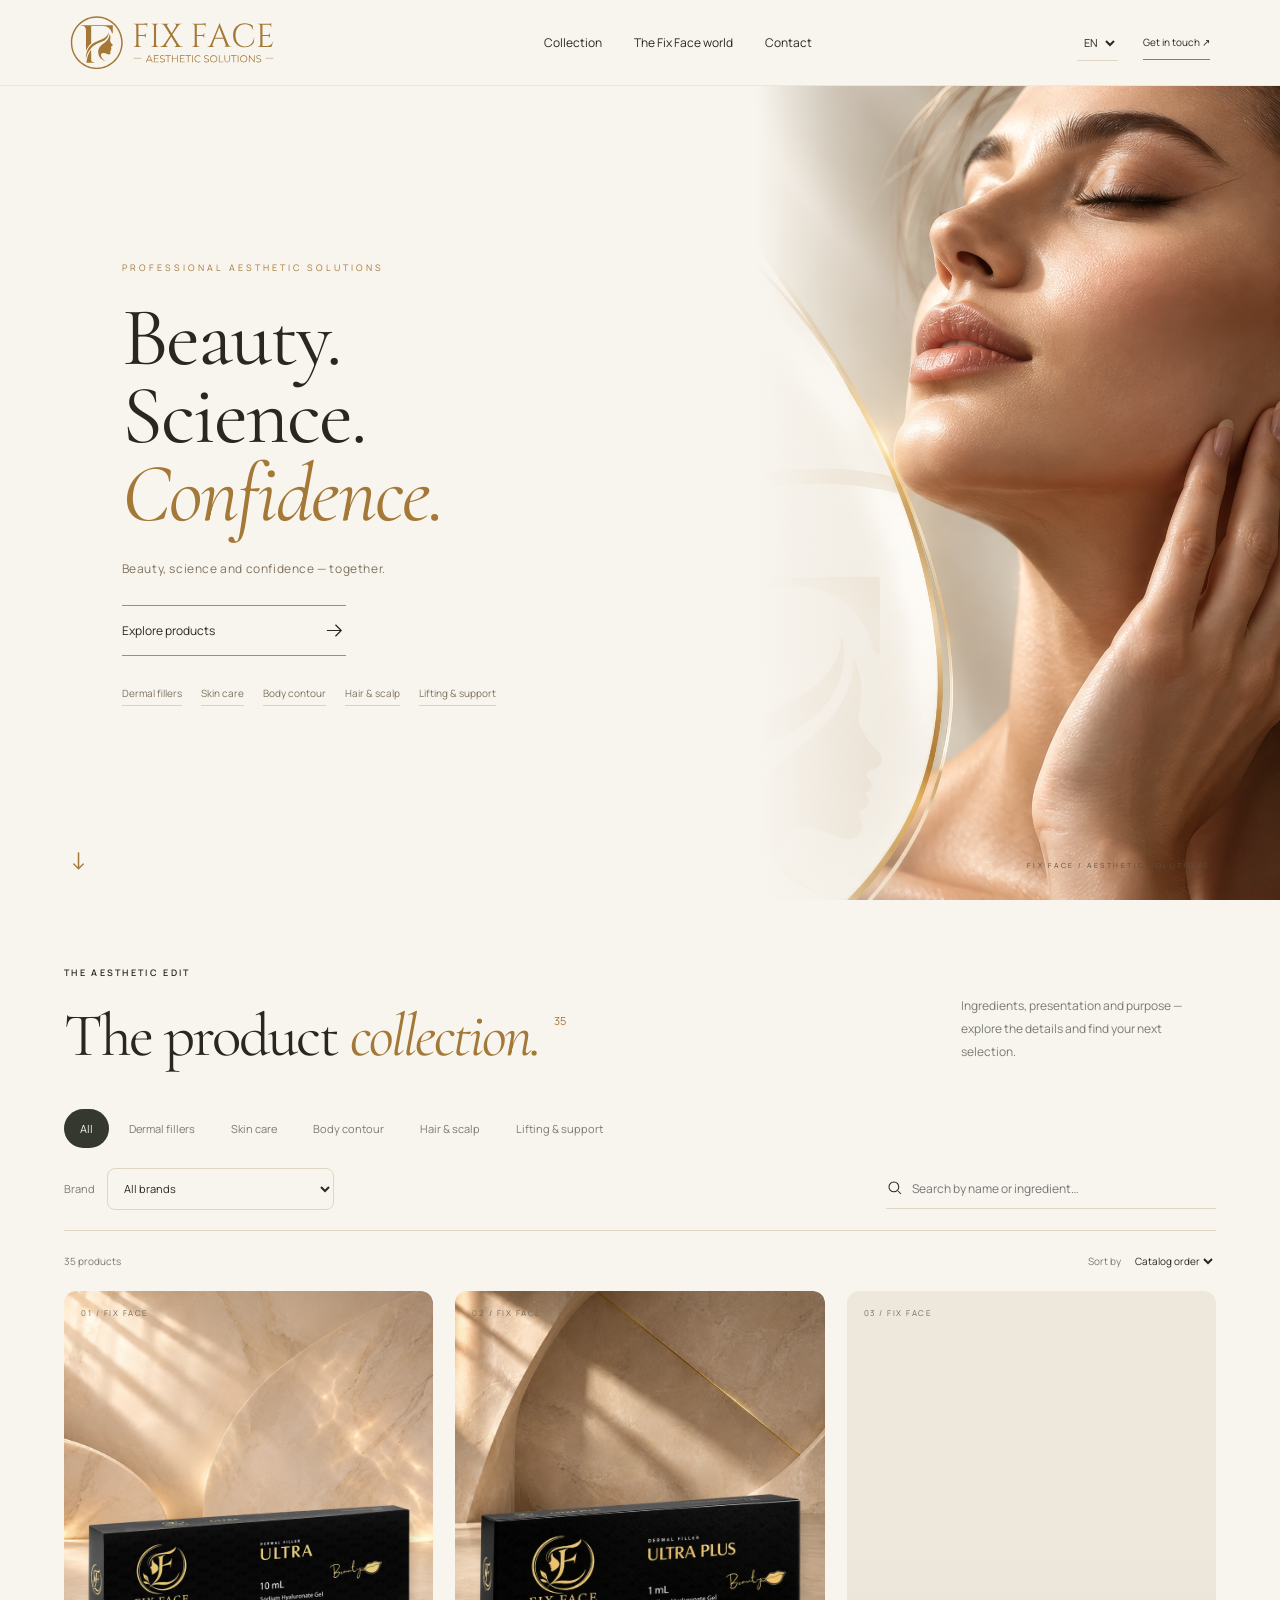
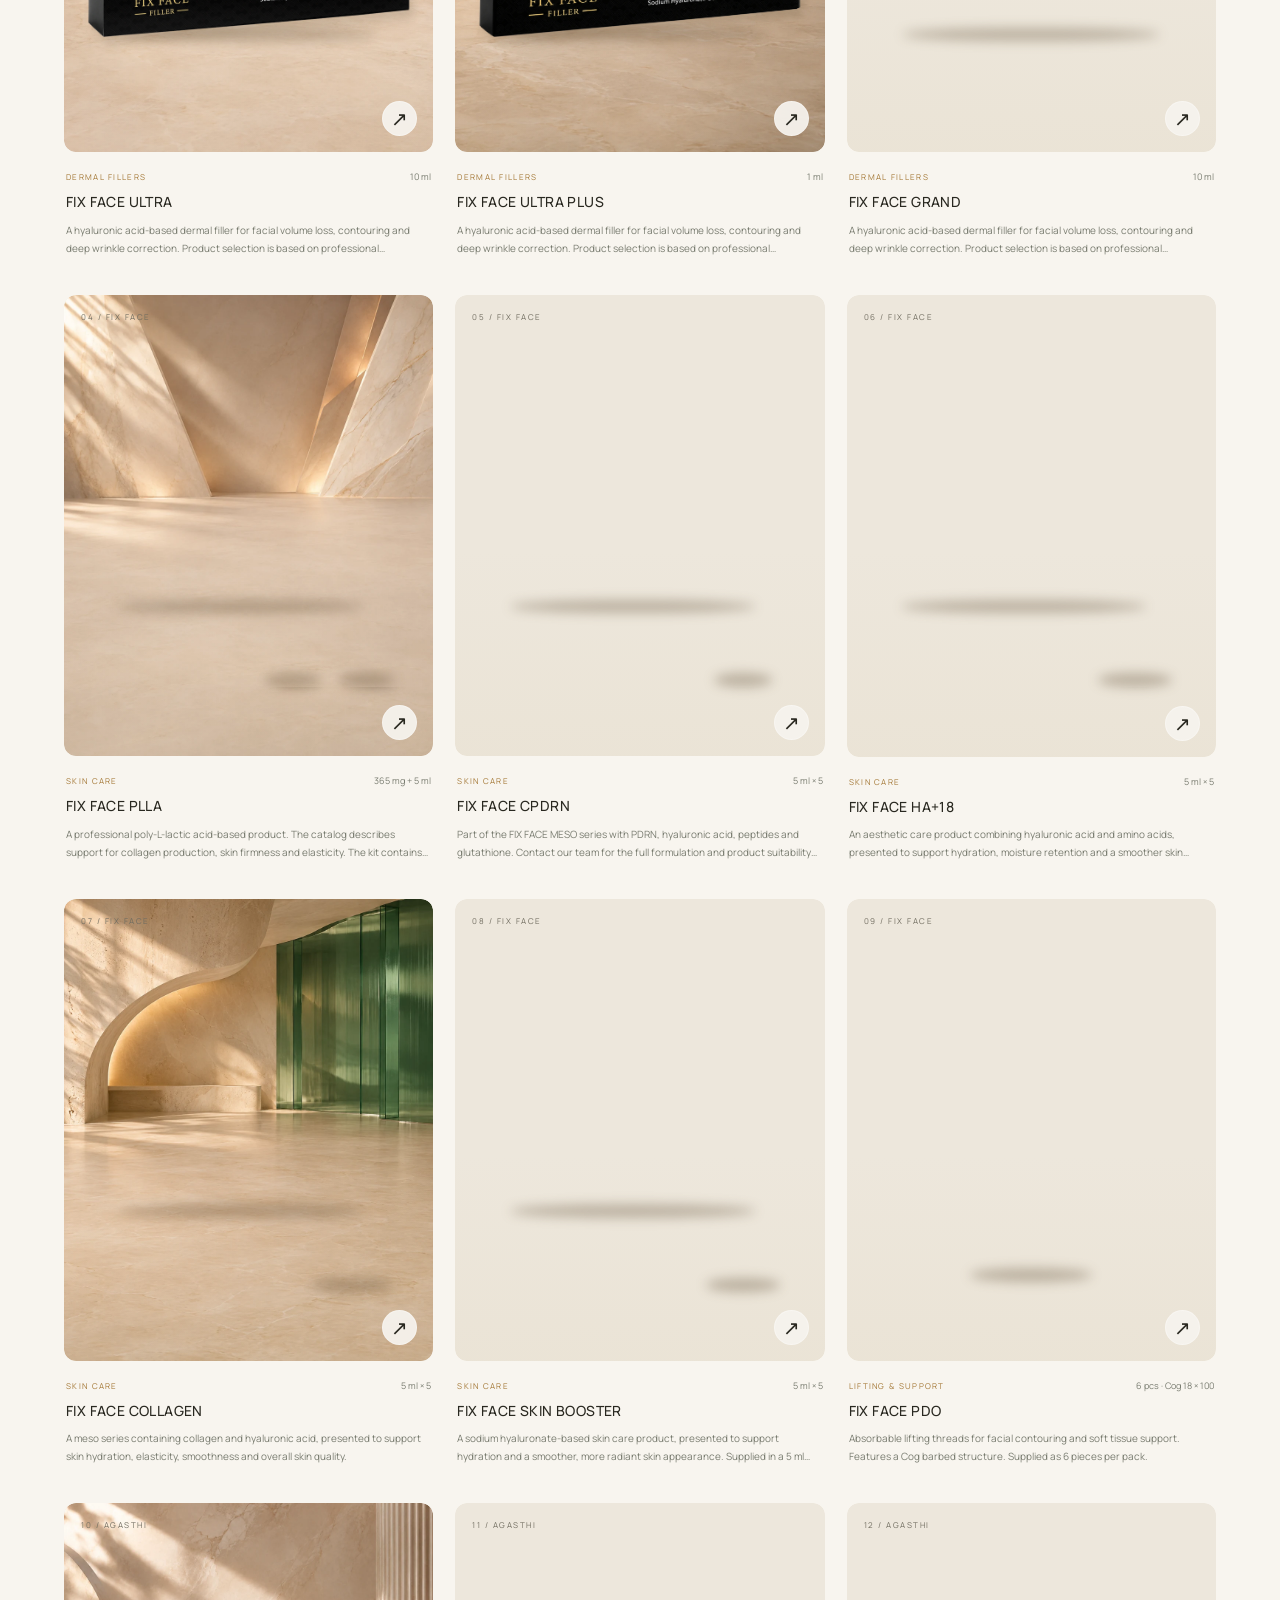
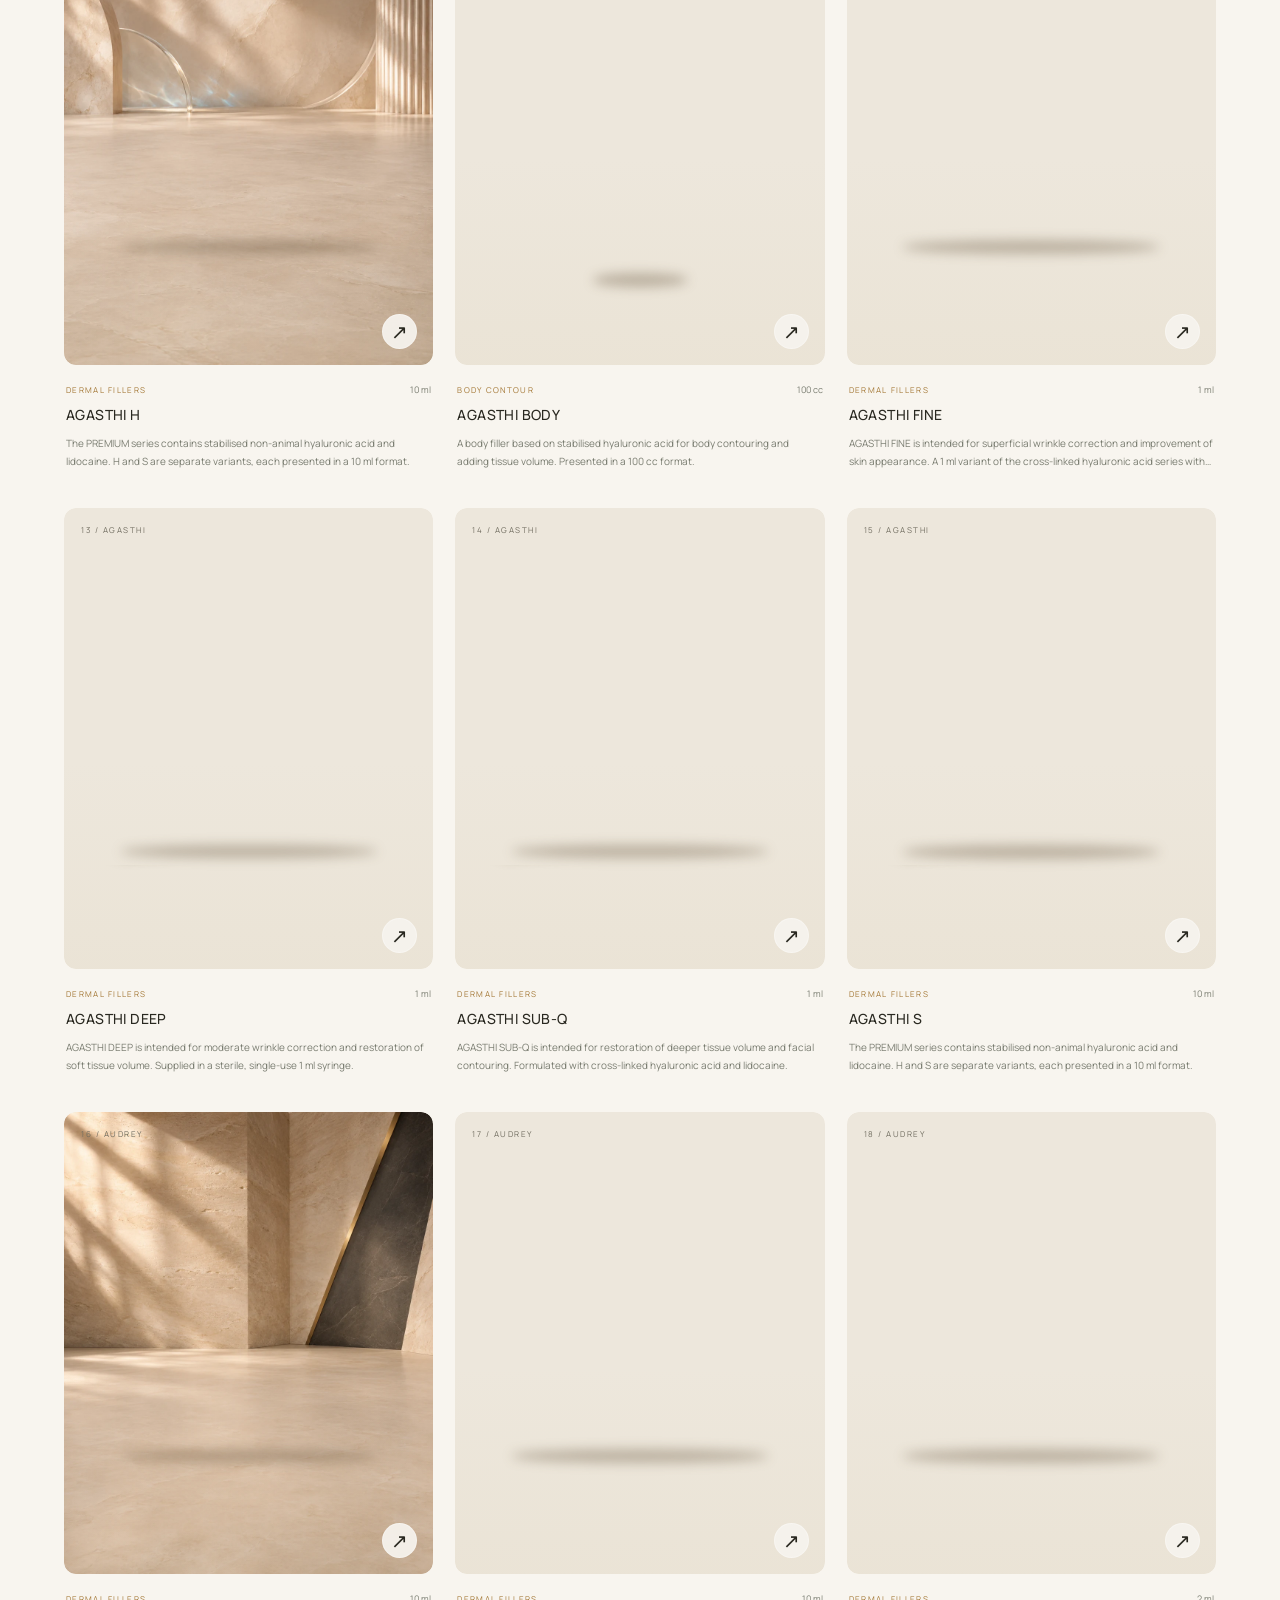
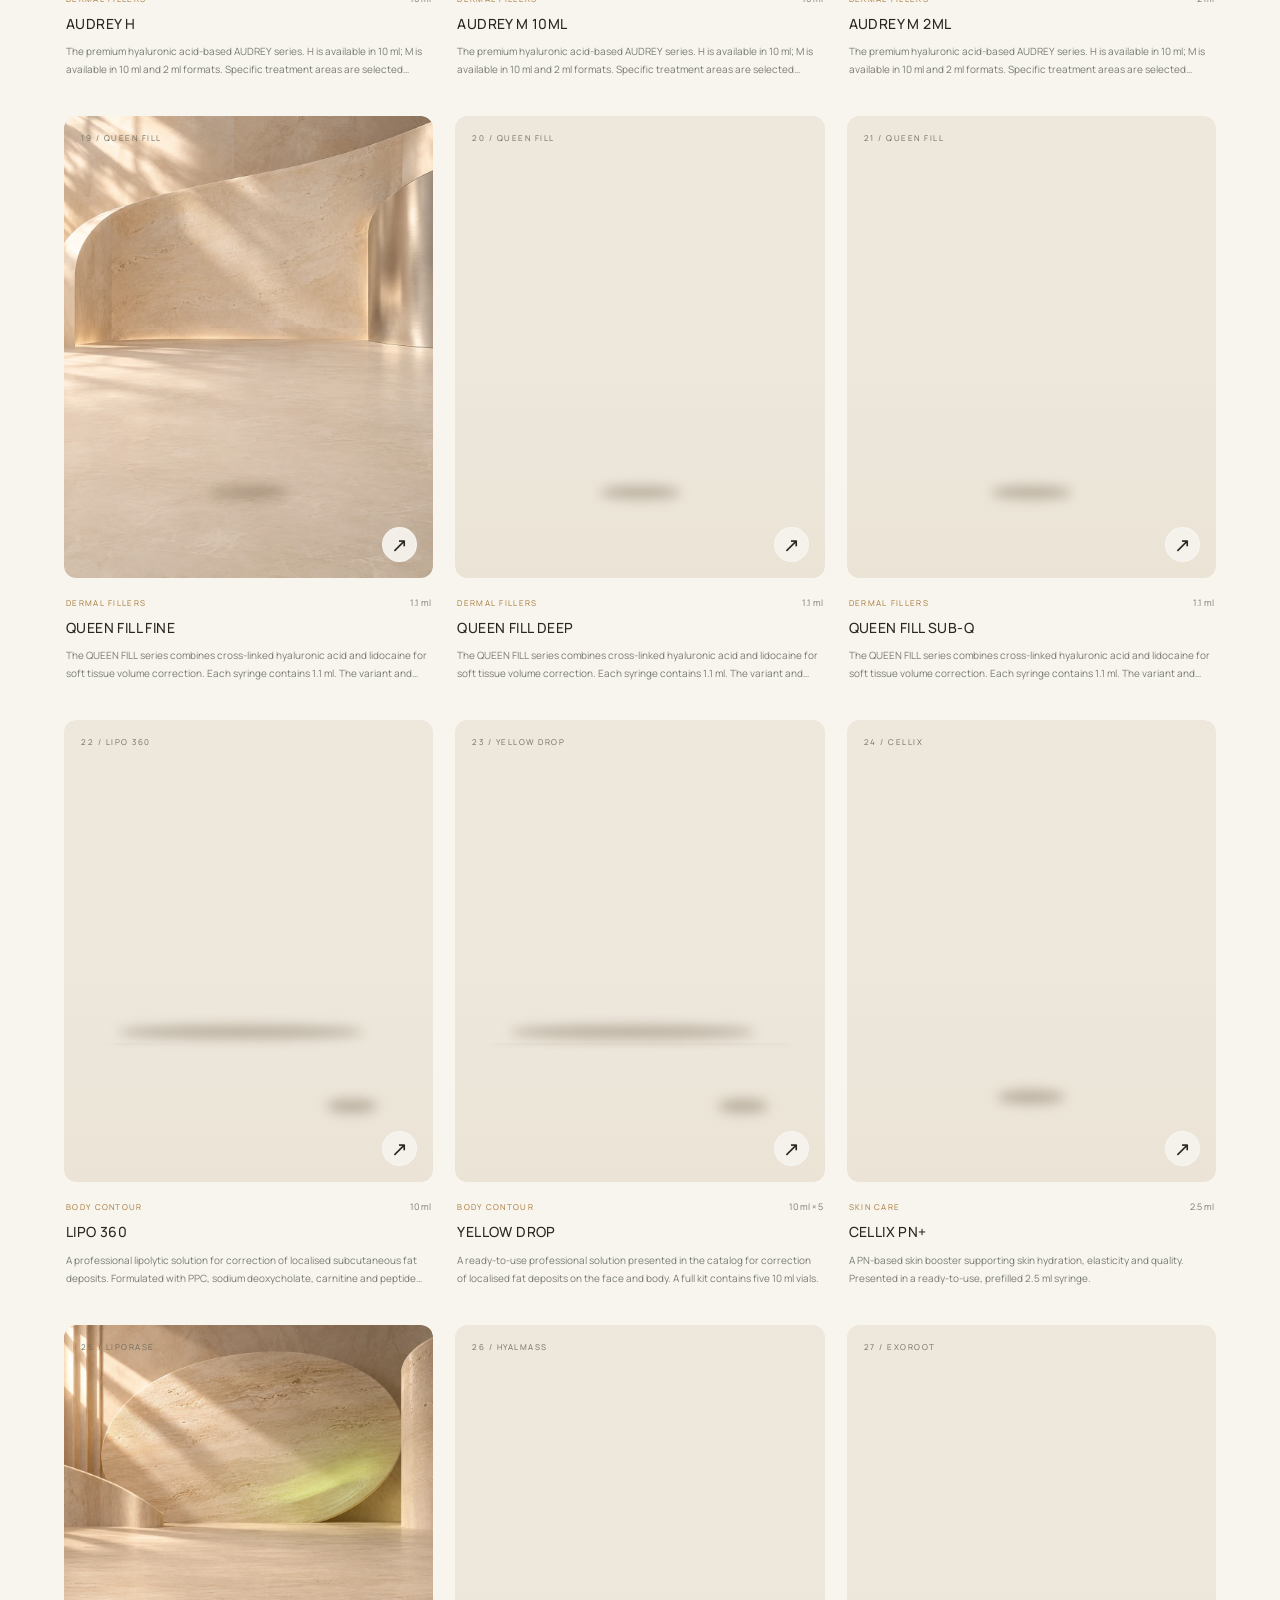
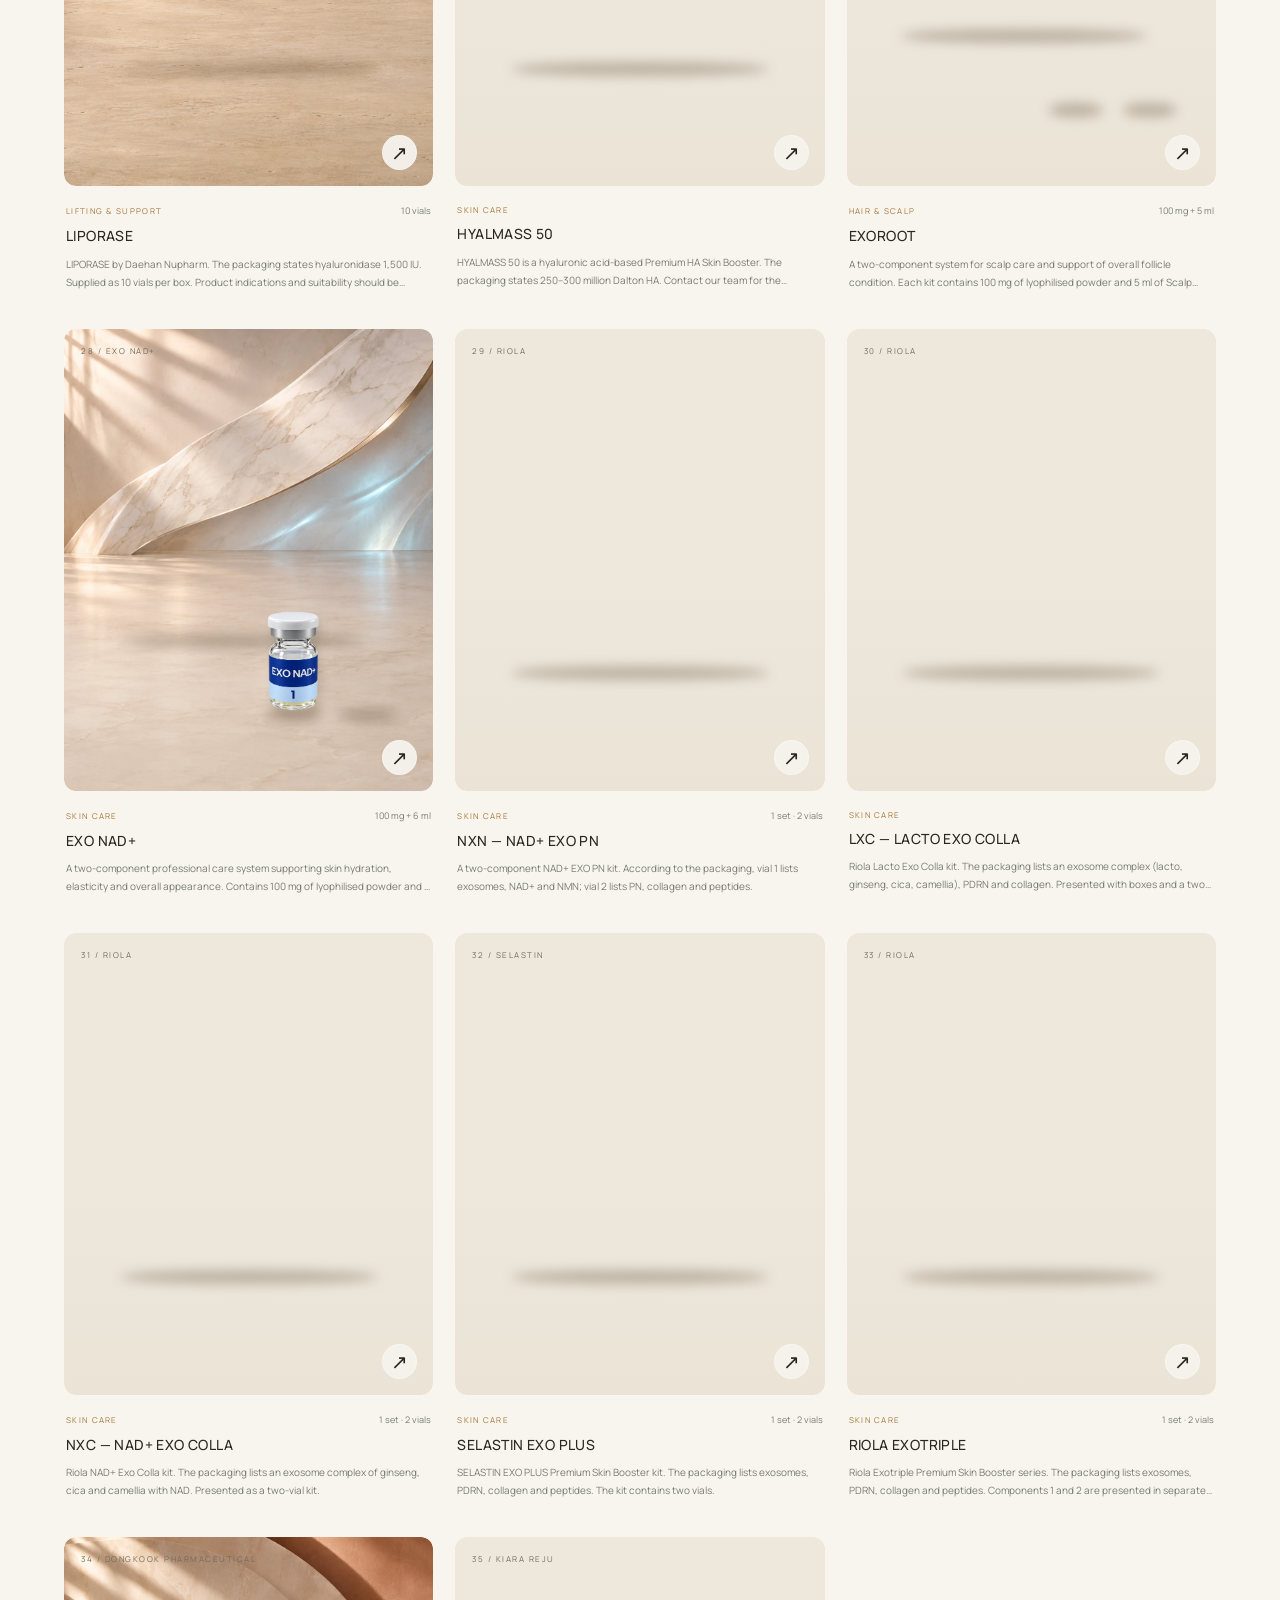
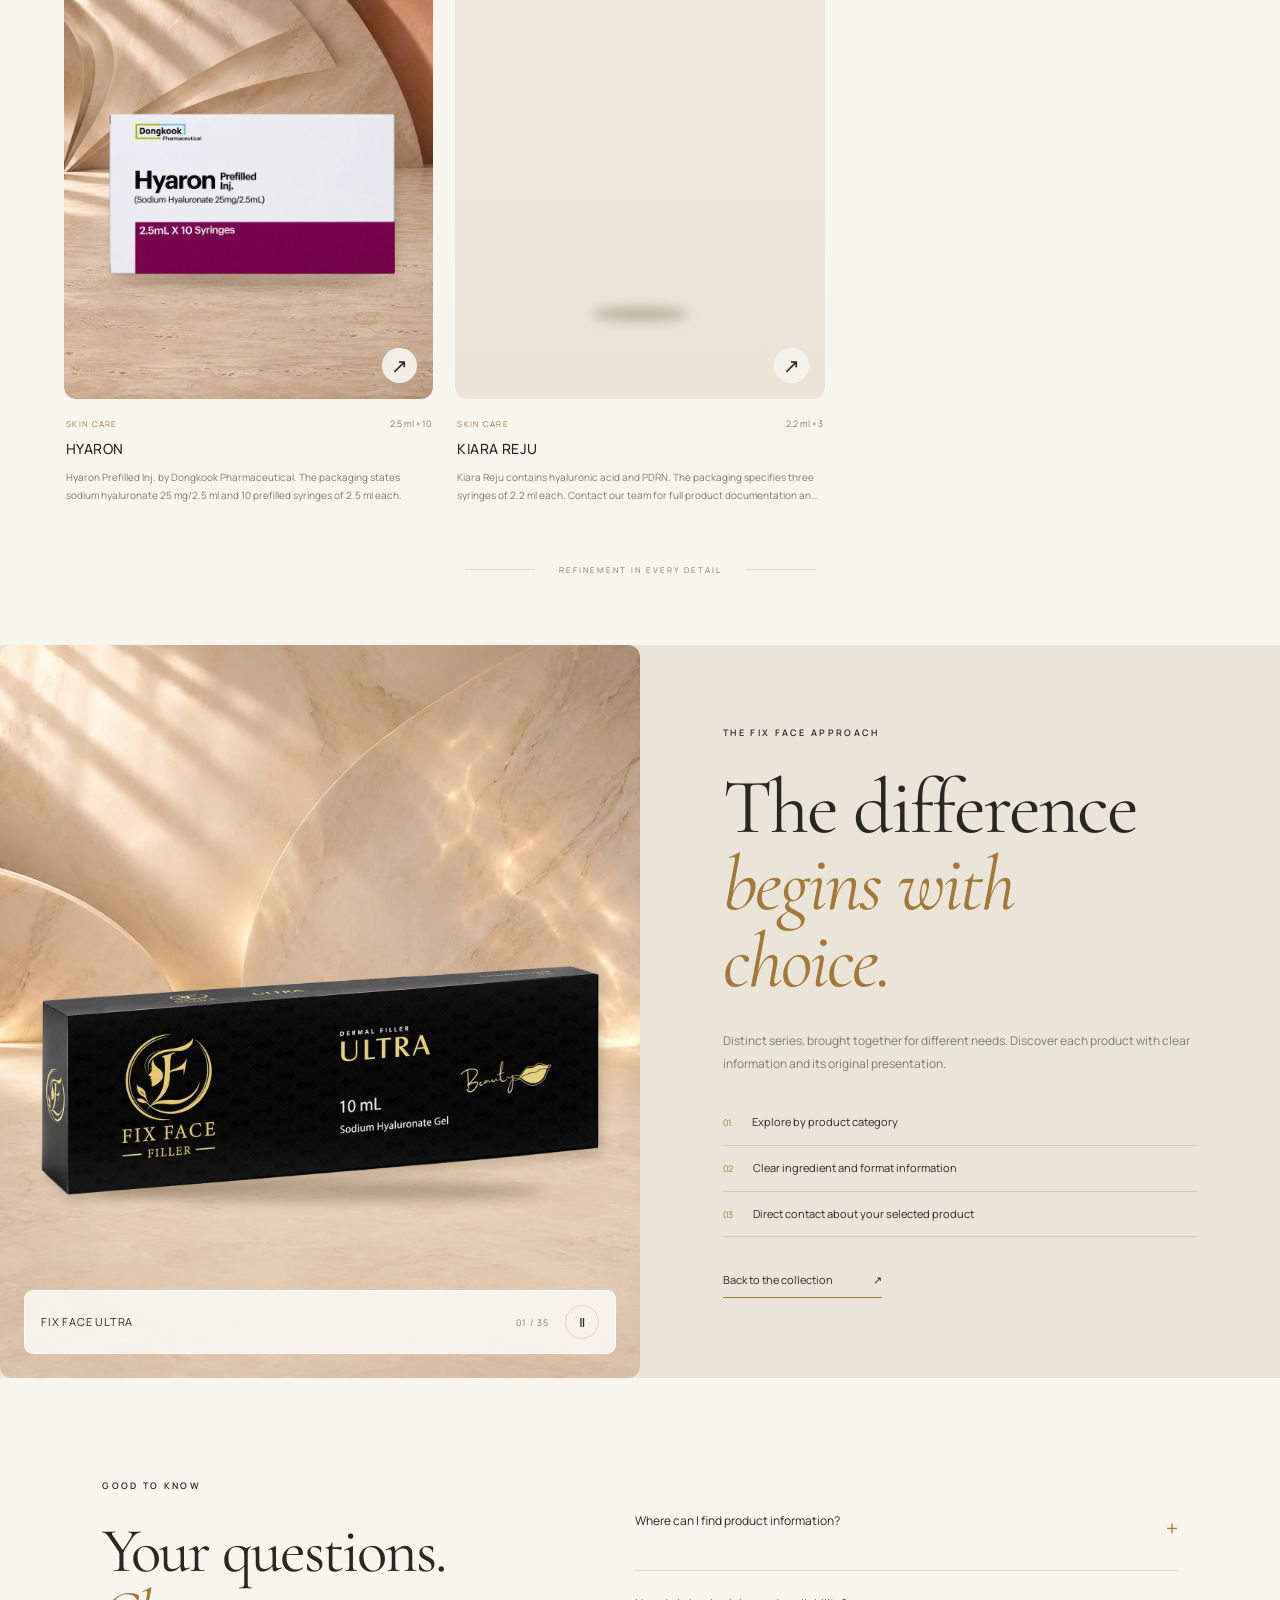
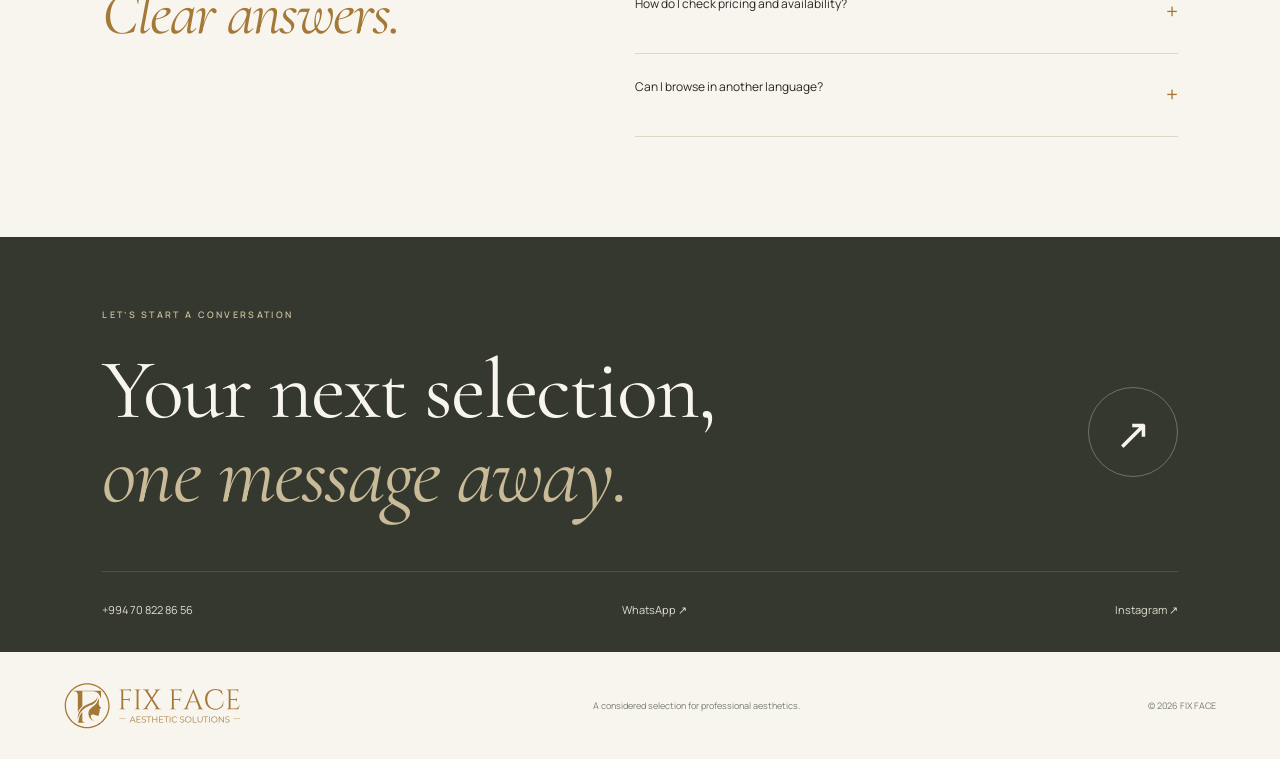
==== fix-face-site/index.html @ ead415cf "Add Fix Face site (current live version) Co-Authored-By: Claude Opus 5.5 <noreply@anthropic.com> Cla" ====
<!doctype html><html lang="az"><head><meta charset="UTF-8"><meta name="viewport" content="width=device-width,initial-scale=1"><meta name="theme-color" content="#f8f5ef"><meta name="description" content="FIX FACE — peşəkar estetika üçün seçilmiş kolleksiya. Dermal dolğular, dəriyə qulluq, liftinq, saç və bədən konturu məhsulları."><title>FIX FACE — The Aesthetic Edit</title><link rel="stylesheet" href="design-v2.css"></head><body>
<header class="site-header"><a class="wordmark" href="#home" aria-label="Fix Face"><img class="brand-logo" src="assets/fix-face-logo.svg" alt="FIX FACE — Aesthetic Solutions" width="300" height="78"></a><nav aria-label="Navigation"><a href="#collection" data-t="collection"></a><a href="#universe" data-t="universe"></a><a href="#contact" data-t="contact"></a></nav><div class="header-actions"><label class="language"><span class="sr-only" data-t="language"></span><select id="language" aria-label="Language"><option value="az">AZ</option><option value="en">EN</option><option value="ru">RU</option><option value="tr">TR</option></select></label><a class="header-contact" href="https://wa.me/994708228656" target="_blank" rel="noopener"><span data-t="connect"></span> ↗</a><button id="menu" aria-label="Menu" aria-expanded="false"><span></span><span></span></button></div></header>
<main id="home"><section class="cover-hero" aria-labelledby="cover-title"><div class="cover-photo"><picture><source media="(max-width:700px)" srcset="assets/cover-portrait.svg"><img src="assets/catalog-cover.jpg" alt="FIX FACE kataloqunun üz qabığındakı sima" fetchpriority="high" decoding="async"></picture></div><div class="cover-wash"></div><div class="cover-content"><p class="cover-eyebrow" data-t="coverEyebrow"></p><h1 id="cover-title"><span>Beauty.</span><span>Science.</span><em>Confidence.</em></h1><p class="cover-copy" data-t="coverCopy"></p><a class="cover-primary" href="#collection"><span data-t="viewProducts"></span><svg viewBox="0 0 24 24" fill="none" stroke="currentColor" stroke-width="1.3" aria-hidden="true"><path d="M4 12h15M13 6l6 6-6 6"/></svg></a><div class="cover-categories" aria-label="Məhsul kateqoriyaları"><a href="#collection" data-hero-category="fillers" data-t="fillers"></a><a href="#collection" data-hero-category="skin" data-t="skin"></a><a href="#collection" data-hero-category="body" data-t="body"></a><a href="#collection" data-hero-category="hair" data-t="hair"></a><a href="#collection" data-hero-category="support" data-t="support"></a></div></div><a class="cover-scroll" href="#collection" aria-label="Məhsullara keç">↓</a><span class="cover-edition">FIX FACE / AESTHETIC SOLUTIONS</span></section>
<section class="collection-v2" id="collection"><div class="section-heading"><div><div class="eyebrow" data-t="catalogEyebrow"></div><h2><span data-t="collectionTitle"></span> <em data-t="collectionItalic"></em><sup>35</sup></h2></div><p data-t="collectionCopy"></p></div><div class="catalog-toolbar"><div class="tabs" id="categories" role="group" aria-label="Categories"></div><div class="catalog-controls"><label class="brand-filter"><span data-t="brands"></span><select id="brand-filter"></select></label><div class="searchbox"><svg viewBox="0 0 24 24" fill="none" stroke="currentColor" stroke-width="1.4" aria-hidden="true"><circle cx="10.5" cy="10.5" r="6.5"/><path d="m16 16 4 4"/></svg><input id="search" type="search" autocomplete="off" aria-label="Search"></div></div></div><div class="catalog-status"><span id="count" aria-live="polite"></span><label><span data-t="sortLabel"></span><select id="sort"><option value="featured" data-t="featured"></option><option value="az" data-t="alphabetical"></option></select></label></div><div class="product-grid-v2" id="products"></div><div class="empty-state" id="empty" hidden><span>⌕</span><h3 data-t="nothingFound"></h3><p data-t="tryAgain"></p><button id="reset" class="btn btn-outline" data-t="reset"></button></div><div class="catalog-end"><span class="line"></span><span data-t="endCollection"></span><span class="line"></span></div></section>
<section class="universe" id="universe"><div class="universe-photo" id="universe-stage"></div><div class="universe-copy"><div class="eyebrow" data-t="approachEyebrow"></div><h2><span data-t="approachTitle"></span><br><em data-t="approachItalic"></em></h2><p data-t="approachCopy"></p><div class="approach-points"><div><span>01</span><p data-t="point1"></p></div><div><span>02</span><p data-t="point2"></p></div><div><span>03</span><p data-t="point3"></p></div></div><a class="text-link" href="#collection"><span data-t="backCollection"></span><span>↗</span></a></div></section>
<section class="faq-v2"><div><div class="eyebrow" data-t="goodToKnow"></div><h2><span data-t="questions"></span><br><em data-t="answers"></em></h2></div><div class="faq-items"><details><summary><span data-t="faq1"></span><i>+</i></summary><p data-t="answer1"></p></details><details><summary><span data-t="faq2"></span><i>+</i></summary><p data-t="answer2"></p></details><details><summary><span data-t="faq3"></span><i>+</i></summary><p data-t="answer3"></p></details></div></section>
<section class="contact-v2" id="contact"><div class="eyebrow" data-t="contactEyebrow"></div><div class="contact-top"><h2><span data-t="contactTitle"></span><br><em data-t="contactItalic"></em></h2><a href="https://wa.me/994708228656" target="_blank" rel="noopener" class="contact-circle" aria-label="WhatsApp">↗</a></div><div class="contact-details"><a href="tel:+994708228656">+994 70 822 86 56</a><a href="https://wa.me/994708228656" target="_blank" rel="noopener">WhatsApp ↗</a><a href="https://www.instagram.com/fix.face.aesthetic/" target="_blank" rel="noopener">Instagram ↗</a></div></section></main>
<footer><a class="wordmark" href="#home"><img class="brand-logo" src="assets/fix-face-logo.svg" alt="FIX FACE — Aesthetic Solutions" width="300" height="78"></a><span data-t="footerNote"></span><small>© <span id="year"></span> FIX FACE</small></footer>
<dialog id="detail" aria-labelledby="detail-title"><button class="dialog-close" id="close-detail" aria-label="Close">×</button><div class="detail-shell"><div class="detail-media"><div id="detail-stage"></div><div class="detail-views"><button id="scene-view" class="active" data-t="sceneView"></button><button id="clean-view" data-t="cleanView"></button></div><span class="detail-edition">FIX FACE / THE COLLECTION</span></div><div class="detail-content"><div class="eyebrow" id="detail-category"></div><div class="detail-language" role="group" aria-label="Language"><button data-lang="az">AZ</button><button data-lang="en">EN</button><button data-lang="ru">RU</button><button data-lang="tr">TR</button></div><span class="detail-brand" id="detail-brand"></span><h2 id="detail-title"></h2><span class="detail-format" id="detail-volume"></span><p class="detail-description" id="detail-description"></p><dl class="specifications" id="detail-specs"></dl><div class="source-note" id="detail-source"></div><div class="detail-actions"><a id="detail-ask" class="btn btn-dark" target="_blank" rel="noopener"><span data-t="askProduct"></span><span>↗</span></a><button id="share-product" class="share-btn" data-t="share"></button></div><p class="professional-note" data-t="professionalNote"></p><div class="detail-pager"><button id="prev-product"><span>←</span> <span data-t="previous"></span></button><button id="next-product"><span data-t="next"></span> <span>→</span></button></div></div></div></dialog><div id="toast" role="status" aria-live="polite"></div><script src="locales-v2.js" defer></script><script src="catalog-v2.js" defer></script></body></html>
---- fix-face-site/design-v2.css ----
@import url('https://fonts.googleapis.com/css2?family=Cormorant+Garamond:ital,wght@0,400;0,500;0,600;1,400;1,500&family=Manrope:wght@400;500;600;700&display=swap');
:root{--paper:#f6f3ed;--ink:#30342b;--muted:#797c70;--gold:#9e8452;--line:#d9d5c8;--dark:#30382f;--sand:#ede7dc}*{box-sizing:border-box}html{scroll-behavior:smooth;scroll-padding-top:100px}body{margin:0;color:var(--ink);background:var(--paper);font:13px Manrope,Arial,sans-serif}body.modal-open{overflow:hidden}button,input,select{font:inherit}button,a{ -webkit-tap-highlight-color:transparent}button{cursor:pointer}a{color:inherit;text-decoration:none}button{color:inherit}button:focus-visible,a:focus-visible,summary:focus-visible,select:focus-visible,input:focus-visible{outline:2px solid var(--gold);outline-offset:5px}.sr-only{position:absolute;width:1px;height:1px;overflow:hidden;clip:rect(0,0,0,0)}.site-header{height:96px;padding:0 5%;display:flex;align-items:center;justify-content:space-between;gap:30px;border-bottom:1px solid var(--line);background:#f6f3edf5;position:sticky;top:0;z-index:20;backdrop-filter:blur(14px)}.wordmark{display:flex;flex-direction:column;gap:4px;min-width:150px}.brand-name{font-family:Georgia,serif;font-size:25px;letter-spacing:3px;position:relative}.brand-dot{font:9px Manrope;position:relative;top:-13px;margin-left:3px}.brand-sub{font-size:7px;letter-spacing:3px;color:var(--gold)}nav{display:flex;align-items:center;gap:32px;font-size:11px}nav a{position:relative}nav a:after{content:'';position:absolute;left:0;right:100%;bottom:-8px;height:1px;background:var(--gold);transition:right .25s}nav a:hover:after{right:0}.header-actions{display:flex;align-items:center;gap:25px}.language select{border:0;border-bottom:1px solid var(--line);background:none;padding:9px 3px;font-size:11px;color:var(--ink);cursor:pointer}.header-contact{font-size:10px;border:1px solid var(--line);padding:12px 18px;border-radius:30px}.header-contact:hover{border-color:var(--gold)}#menu{display:none}.hero-v2{display:grid;grid-template-columns:47% 53%;min-height:720px;max-height:930px}.hero-intro{padding:82px 12% 36px;display:flex;flex-direction:column;justify-content:center}.eyebrow{font-size:9px;font-weight:600;letter-spacing:2.3px;line-height:1.8;text-transform:uppercase;display:flex;align-items:center;gap:13px}.line{height:1px;width:30px;background:var(--gold);display:inline-block}h1,h2{font-family:'Cormorant Garamond',Georgia,serif;font-weight:400;letter-spacing:-2px;margin:25px 0;line-height:.99}h1{font-size:clamp(70px,6.5vw,105px)}em{font-weight:400;color:var(--gold)}.hero-intro>p{font-size:12px;line-height:1.95;max-width:320px;color:var(--muted);margin:0 0 30px}.btn{border:1px solid var(--line);background:transparent;display:inline-flex;align-items:center;justify-content:space-between;gap:28px;width:fit-content;padding:18px 23px;font-size:11px;line-height:1.5;transition:background .25s,transform .25s}.btn-dark{background:var(--dark);border-color:var(--dark);color:white}.btn-dark:hover{background:#4c5746;transform:translateY(-2px)}.btn .arrow,.btn>span:last-child:not(:first-child){font-size:22px;line-height:1}.btn-outline:hover{background:var(--sand)}.hero-index{display:flex;gap:25px;font-size:8px;letter-spacing:1.8px;margin-top:auto;padding-top:65px;color:var(--muted);align-items:center}.hero-index>span:first-child{color:var(--gold);font-size:11px;letter-spacing:1px}.hero-canvas{position:relative;overflow:hidden;background:var(--sand)}#hero-stage{height:100%;min-height:720px}.hero-vertical{position:absolute;top:34px;right:25px;writing-mode:vertical-rl;font-size:8px;letter-spacing:2px;color:#6d6658}.hero-label{position:absolute;bottom:24px;left:28px;right:28px;background:#f6f3edf2;border:1px solid #ffffff99;padding:17px 20px;display:flex;justify-content:space-between;align-items:center;text-align:left;backdrop-filter:blur(10px)}.hero-label small{display:block;font-size:7px;font-weight:500;letter-spacing:2px;color:var(--muted);margin-bottom:6px}.hero-label strong{font-size:15px;font-weight:500;letter-spacing:1px}.round-arrow{display:grid;place-items:center;width:34px;height:34px;border:1px solid var(--line);border-radius:50%;font-size:20px}.brand-strip{display:flex;justify-content:space-around;gap:30px;align-items:center;padding:31px 5%;border-bottom:1px solid var(--line);color:#9b9a8c;font-family:Georgia,serif;font-size:16px;letter-spacing:2px;overflow:hidden;white-space:nowrap}.collection-v2{padding:100px 5% 70px}.section-heading{display:flex;justify-content:space-between;align-items:end;gap:40px;margin-bottom:42px}.section-heading h2{font-size:67px;margin-bottom:0}.section-heading h2 sup{font:11px Manrope;letter-spacing:0;vertical-align:top;display:inline-block;margin:7px 0 0 14px;color:var(--gold)}.section-heading>p{max-width:255px;font-size:11px;color:var(--muted);line-height:1.9;margin:0 0 3px}.catalog-toolbar{display:flex;justify-content:space-between;gap:20px;align-items:center;border-bottom:1px solid var(--line);padding:12px 0 20px}.tabs{display:flex;gap:4px;flex-wrap:wrap}.tabs button{border:1px solid transparent;background:none;border-radius:25px;padding:11px 15px;font-size:10px;white-space:nowrap;color:var(--muted);transition:background .2s}.tabs button.active{color:var(--paper);background:var(--dark)}.tabs button:not(.active):hover{border-color:var(--line)}.searchbox{display:flex;gap:8px;align-items:center;min-width:210px;border-bottom:1px solid var(--line);padding:8px 0}.searchbox svg{width:18px;height:18px;flex:none}.searchbox input{width:100%;border:0;min-width:0;background:transparent;outline-offset:4px;font-size:10px;padding:3px 0;color:var(--ink)}.catalog-status{display:flex;justify-content:space-between;align-items:center;padding:22px 0;font-size:10px;color:var(--muted)}.catalog-status select{border:0;background:none;font-size:10px;color:var(--ink);padding:0 0 0 10px;max-width:180px}.product-grid-v2{display:grid;grid-template-columns:repeat(3,minmax(0,1fr));gap:38px 22px}.product-card-v2{min-width:0;position:relative}.product-open{display:block;padding:0;border:0;background:none;width:100%;text-align:left;position:relative;overflow:hidden}.product-open .scene{aspect-ratio:4/5;transition:filter .3s}.card-number{position:absolute;top:16px;left:17px;font-size:8px;letter-spacing:1.5px;color:#716d60;z-index:4}.card-explore{position:absolute;right:16px;bottom:16px;display:flex;align-items:center;justify-content:center;width:35px;height:35px;background:#f6f3edef;border:1px solid #fff5;border-radius:50%;z-index:4;font-size:20px;transition:background .3s,transform .3s}.product-open:hover .card-explore{background:var(--dark);color:white;transform:rotate(45deg)}.product-open:hover .scene .cutout{transform:translateX(-50%) translateY(-4px)}.product-copy{padding:18px 2px 0}.product-caption{display:flex;justify-content:space-between;gap:10px;align-items:center}.product-caption>span{font-size:8px;text-transform:uppercase;letter-spacing:1.3px;color:var(--gold)}.product-caption small{font-size:9px;color:var(--muted);white-space:nowrap}.product-name{font-weight:500;display:block;font-size:14px;letter-spacing:.4px;padding:9px 0 5px;border:0;background:none;text-align:left;line-height:1.4}.product-name:hover{color:var(--gold)}.product-short{margin:4px 0 0;color:var(--muted);font-size:10px;line-height:1.8;display:-webkit-box;-webkit-line-clamp:2;-webkit-box-orient:vertical;overflow:hidden;min-height:36px}.empty-state{text-align:center;padding:75px 0}.empty-state>span{font-size:35px;color:var(--gold)}.empty-state h3{font-weight:400;font-size:22px}.empty-state p{color:var(--muted)}.empty-state button{margin:20px auto}.catalog-end{display:flex;align-items:center;justify-content:center;gap:24px;font-size:8px;letter-spacing:2px;color:var(--muted);margin-top:60px}.catalog-end .line{background:var(--line);width:70px}
.scene{position:relative;background:#ede7dc;overflow:hidden;isolation:isolate;width:100%;height:100%}.scene-bg{position:absolute;inset:0;width:100%;height:100%;object-fit:cover;z-index:-2}.scene-shade{position:absolute;inset:0;background:linear-gradient(0deg,#d4c4a01a,transparent 45%);z-index:-1;pointer-events:none}.cutout{position:absolute;object-fit:contain;max-width:none;transform:translateX(-50%);transition:transform .6s cubic-bezier(.2,.8,.2,1);filter:drop-shadow(4px 8px 4px #35290d25);z-index:2}.ground-shadow{position:absolute;height:3%;background:#4c391f4d;border-radius:50%;filter:blur(6px);transform:translateX(-50%);z-index:1}.scene.clean{background:radial-gradient(ellipse at 50% 40%,#fffdfa,#e9e3d7)}.scene.clean .scene-bg,.scene.clean .scene-shade{visibility:hidden}.scene.clean .cutout{filter:drop-shadow(3px 5px 4px #392b1720)}.universe{display:grid;grid-template-columns:1fr 1fr;background:#ebe5d9}.universe-photo{min-height:730px}.universe-copy{padding:80px 13%;align-self:center}.universe-copy h2{font-size:78px;margin:28px 0}.universe-copy>p{line-height:1.95;font-size:12px;color:var(--muted)}.approach-points{margin:25px 0 35px}.approach-points>div{display:flex;align-items:center;gap:20px;border-bottom:1px solid #d1c9b9;padding:13px 0}.approach-points span{font-size:9px;color:var(--gold)}.approach-points p{font-size:11px;margin:0;line-height:1.7}.text-link{display:flex;justify-content:space-between;gap:40px;width:fit-content;border-bottom:1px solid var(--gold);padding-bottom:10px;font-size:11px}.faq-v2{padding:100px 8%;display:grid;grid-template-columns:1fr 1.2fr;gap:80px}.faq-v2 h2{font-size:63px}.faq-items{padding-top:10px}.faq-items details{border-bottom:1px solid var(--line);padding:22px 0}.faq-items summary{display:flex;justify-content:space-between;gap:25px;list-style:none;cursor:pointer;font-size:12px;line-height:1.8}.faq-items summary::-webkit-details-marker{display:none}.faq-items summary i{font-size:21px;font-style:normal;color:var(--gold);transition:transform .2s}.faq-items details[open] summary i{transform:rotate(45deg)}.faq-items p{font-size:11px;color:var(--muted);line-height:1.95;margin-right:30px}.contact-v2{background:var(--dark);color:var(--paper);padding:70px 8% 35px}.contact-v2>.eyebrow{color:#cabb98}.contact-top{display:flex;align-items:center;justify-content:space-between;gap:40px}.contact-top h2{font-size:85px;max-width:850px}.contact-top em{color:#cabb98}.contact-circle{width:90px;height:90px;border:1px solid #b0aa9380;border-radius:50%;display:grid;place-items:center;font-size:43px;flex:none;transition:background .3s,color .3s}.contact-circle:hover{background:#cabb98;color:var(--dark)}.contact-details{border-top:1px solid #a29d863f;margin-top:30px;padding-top:30px;display:flex;gap:50px;justify-content:space-between;color:#dfddcf;font-size:11px}footer{padding:30px 5%;display:flex;align-items:center;justify-content:space-between;gap:25px}footer .brand-name{font-size:20px}footer>span,footer small{font-size:9px;color:var(--muted)}footer .brand-sub{font-size:6px}
dialog{width:min(1120px,94vw);max-width:1120px;border:0;background:var(--paper);padding:0;color:var(--ink);max-height:90vh;overflow:auto;overscroll-behavior:contain}dialog::backdrop{background:#252b22bf;backdrop-filter:blur(9px)}.dialog-close{position:absolute;right:15px;top:15px;width:35px;height:35px;border:1px solid var(--line);background:var(--paper);border-radius:50%;font-size:24px;z-index:8;display:grid;place-items:center}.detail-shell{display:grid;grid-template-columns:47% 53%;min-height:740px}.detail-media{position:relative;min-height:740px;background:var(--sand)}#detail-stage{height:100%;position:absolute;inset:0}.detail-views{position:absolute;left:25px;right:25px;bottom:38px;display:flex;justify-content:center;gap:6px;z-index:4}.detail-views button{padding:10px 15px;border:1px solid #ffffffaa;background:#f6f3edb0;backdrop-filter:blur(8px);font-size:10px;border-radius:30px}.detail-views button.active{background:var(--dark);border-color:var(--dark);color:white}.detail-edition{position:absolute;left:25px;bottom:14px;font-size:7px;letter-spacing:2px;color:#716d60;z-index:3}.detail-content{padding:55px 42px 25px}.detail-brand{font-size:8px;letter-spacing:2px;color:var(--gold);display:block;margin-top:24px}.detail-content h2{font-size:49px;margin:8px 0 15px;line-height:1.04;overflow-wrap:anywhere}.detail-format{font-size:11px;color:var(--muted);padding:7px 12px;border:1px solid var(--line);display:inline-block}.detail-description{font-size:12px;line-height:1.95;margin:23px 0;color:#626759}.specifications{margin:25px 0 0;border-top:1px solid var(--line)}.spec-row{display:grid;grid-template-columns:115px 1fr;gap:15px;padding:14px 0;border-bottom:1px solid var(--line);font-size:10px;line-height:1.8}.spec-row dt{color:var(--muted)}.spec-row dd{margin:0;overflow-wrap:anywhere}.source-note{font-size:8px;color:#929587;line-height:1.7;padding-top:12px}.source-note strong{font-weight:500}.detail-actions{margin-top:25px}.detail-actions .btn{width:100%;font-size:11px;padding:16px 19px}.share-btn{border:0;background:none;padding:14px 0 0;font-size:10px;color:var(--gold)}.professional-note{font-size:9px;line-height:1.8;color:var(--muted);margin:18px 0 25px}.detail-pager{border-top:1px solid var(--line);padding-top:18px;display:flex;justify-content:space-between;gap:15px}.detail-pager button{background:none;border:0;padding:5px 0;font-size:10px;display:flex;align-items:center;gap:12px}.detail-pager button>span:first-child:last-child{font-size:18px}#toast{position:fixed;bottom:25px;left:50%;transform:translate(-50%,20px);background:var(--dark);color:white;padding:15px 25px;border-radius:3px;z-index:100;opacity:0;pointer-events:none;transition:opacity .25s,transform .25s;font-size:12px}#toast.show{opacity:1;transform:translate(-50%,0)}
@media(min-width:1700px){body{max-width:1900px;margin:auto}.hero-v2{min-height:840px}.hero-intro h1{font-size:118px}.product-open .scene{aspect-ratio:4/5}}@media(max-width:1150px){nav{gap:20px}.header-actions{gap:15px}.hero-intro{padding:65px 9% 30px}.hero-v2,#hero-stage{min-height:660px}.hero-intro h1{font-size:78px}.catalog-toolbar{flex-direction:column;align-items:stretch}.tabs{gap:4px}.searchbox{max-width:100%;width:100%}.section-heading h2{font-size:60px}.product-grid-v2{gap:32px 18px}.universe-copy{padding:55px 10%}.universe-copy h2{font-size:66px}.universe-photo{min-height:660px}.detail-content{padding:55px 30px 25px}.detail-content h2{font-size:43px}.spec-row{grid-template-columns:95px 1fr}.contact-top h2{font-size:74px}}@media(max-width:850px){.site-header{padding:0 5%;height:82px}.header-contact{display:none}.hero-v2,#hero-stage{min-height:600px}.hero-intro h1{font-size:68px}.hero-intro{padding:55px 10% 30px}.hero-intro .eyebrow{font-size:7px;letter-spacing:1.6px}.hero-intro p{font-size:11px}.hero-index{font-size:6px;gap:12px}.section-heading{gap:30px}.section-heading>p{max-width:210px}.product-grid-v2{grid-template-columns:repeat(2,minmax(0,1fr));gap:32px 18px}.universe-copy h2{font-size:57px}.faq-v2{padding:75px 6%;gap:35px}.faq-v2 h2{font-size:52px}.contact-top h2{font-size:65px}.contact-circle{width:70px;height:70px;font-size:35px}.detail-shell{grid-template-columns:45% 55%}.detail-content h2{font-size:37px}.detail-content{padding:55px 25px 25px}.detail-description{font-size:11px}.detail-content .eyebrow{font-size:8px}.spec-row{grid-template-columns:85px 1fr;font-size:9px}.brand-strip{font-size:13px;justify-content:space-between;gap:32px}.brand-strip span:nth-last-child(-n+2){display:none}footer>span{display:none}}
@media(max-width:600px){html{scroll-padding-top:83px}.site-header{height:78px;gap:15px;padding:0 6%}.wordmark{min-width:130px}.brand-name{font-size:22px}.brand-sub{font-size:6px;letter-spacing:2.6px}.header-actions{gap:18px}.language select{padding:8px 0;font-size:10px}#menu{display:flex;flex-direction:column;justify-content:center;gap:6px;width:25px;height:30px;background:none;border:0;padding:0}#menu span{height:1px;background:var(--ink);width:23px}nav{display:none;position:absolute;top:78px;left:0;right:0;padding:25px 6%;background:var(--paper);border-bottom:1px solid var(--line);align-items:start;flex-direction:column;gap:25px}nav.open{display:flex}.hero-v2{display:flex;flex-direction:column;min-height:0;max-height:none}.hero-intro{min-height:460px;padding:47px 7% 25px}.hero-intro h1{font-size:78px;margin-top:25px}.hero-intro .eyebrow{font-size:7px}.hero-intro p{max-width:310px;font-size:11px;margin-bottom:25px}.hero-intro .btn{padding:15px 20px;font-size:10px}.hero-index{padding-top:35px;font-size:7px;justify-content:space-between}.hero-canvas,#hero-stage{height:530px;min-height:530px}.hero-vertical{right:18px;top:20px;font-size:7px}.hero-label{bottom:16px;left:18px;right:18px;padding:13px 16px}.hero-label strong{font-size:13px}.hero-label small{font-size:6px}.brand-strip{padding:25px 6%;font-size:11px;gap:25px;letter-spacing:1.3px}.brand-strip span:nth-last-child(-n+3){display:none}.collection-v2{padding:60px 6% 45px}.section-heading{display:block;margin-bottom:26px}.section-heading h2{font-size:52px}.section-heading>p{margin-top:20px;max-width:290px;font-size:11px}.section-heading h2 sup{font-size:9px;margin-left:6px}.tabs{flex-wrap:nowrap;overflow-x:auto;margin-right:-6.8%;padding-right:6%;padding-bottom:3px;scrollbar-width:thin}.tabs button{font-size:9px;padding:10px 13px}.catalog-toolbar{gap:17px;padding-bottom:16px}.searchbox{padding:10px 0}.searchbox input{font-size:11px}.catalog-status{font-size:9px;padding:20px 0}.catalog-status select{font-size:9px;max-width:130px}.product-grid-v2{gap:28px 12px}.product-caption{display:block}.product-caption>span{font-size:6.5px;letter-spacing:.7px}.product-caption small{font-size:8px;display:block;margin-top:6px}.product-name{font-size:11px;padding-top:7px;letter-spacing:0}.product-short{font-size:9px;line-height:1.7;min-height:31px}.product-copy{padding-top:12px}.card-number{font-size:6px;left:10px;top:10px}.card-explore{width:27px;height:27px;right:9px;bottom:9px;font-size:16px}.product-open .scene{aspect-ratio:3/4}.catalog-end{font-size:6px;letter-spacing:1.3px;gap:14px;margin-top:45px}.catalog-end .line{width:30px}.universe{grid-template-columns:1fr}.universe-photo{min-height:490px;height:490px}.universe-copy{padding:50px 8% 60px}.universe-copy h2{font-size:66px}.universe-copy>p{font-size:12px}.faq-v2{padding:65px 7%;grid-template-columns:1fr;gap:5px}.faq-v2 h2{font-size:56px}.faq-v2 .eyebrow{font-size:8px}.faq-items summary{font-size:11px}.contact-v2{padding:50px 7% 30px}.contact-top h2{font-size:59px;letter-spacing:-1.8px}.contact-top{gap:10px}.contact-circle{width:46px;height:46px;font-size:26px}.contact-details{gap:18px;flex-wrap:wrap;font-size:10px}.contact-details>a:first-child{width:100%;font-size:15px}.contact-details{margin-top:15px;padding-top:25px}footer{padding:27px 7%;gap:15px}footer .brand-name{font-size:18px}footer small{font-size:8px}dialog{width:100vw;max-width:100vw;height:100dvh;max-height:100dvh;margin:0;inset:0}.dialog-close{position:fixed;right:15px;top:15px;box-shadow:0 2px 20px #40300f10}.detail-shell{display:block;min-height:100%}.detail-media{height:470px;min-height:470px}.detail-content{padding:30px 7% 25px}.detail-content h2{font-size:45px}.detail-description{font-size:12px}.spec-row{font-size:11px;grid-template-columns:105px 1fr}.detail-content .eyebrow{font-size:8px}.detail-views{bottom:32px}.detail-views button{font-size:9px}.detail-brand{margin-top:20px}.professional-note{font-size:10px}.detail-actions .btn{font-size:12px}.detail-pager button{font-size:11px}#toast{width:85%;font-size:11px;text-align:center}.contact-v2>.eyebrow{font-size:8px}}
@media(prefers-reduced-motion:reduce){html{scroll-behavior:auto}*,*::before,*::after{transition:none!important;animation:none!important}}
.detail-language{display:flex;gap:4px;margin-top:20px}.detail-language button{border:1px solid var(--line);background:none;padding:6px 10px;font-size:9px}.detail-language button.active{background:var(--dark);border-color:var(--dark);color:white}
@media(min-width:601px){nav{font-size:12px}.tabs button{font-size:11px}.searchbox input{font-size:12px}.detail-description{font-size:13px}.spec-row{font-size:11px}.section-heading>p{font-size:12px}}@media(max-width:600px){.searchbox input{font-size:16px}.tabs button{min-height:42px}.product-name{min-height:40px;width:100%}.detail-language button{min-width:40px;min-height:34px}.language select{min-height:40px}}

/* Clear backgrounds and gently rounded image frames. */
.scene-bg{filter:none;transform:none}
.hero-label,.detail-views button{backdrop-filter:none}
.product-open,.hero-canvas,.universe-photo,.hero-label{border-radius:12px;overflow:hidden}
.product-open .scene{border-radius:inherit}
.detail-media{border-radius:12px 0 0 12px;overflow:hidden}
.dialog-close{overflow:visible}
dialog{border-radius:14px}
@media(max-width:600px){.product-open{border-radius:9px}.hero-canvas,.universe-photo{border-radius:12px}.detail-media{border-radius:12px 12px 0 0}dialog{border-radius:12px}}

.catalog-toolbar{flex-wrap:wrap}.catalog-controls{display:flex;align-items:center;gap:22px;flex:1 1 100%;justify-content:space-between}.brand-filter{display:flex;align-items:center;gap:12px;font-size:11px;color:var(--muted)}.brand-filter select{background:transparent;color:var(--ink);border:1px solid var(--line);border-radius:8px;min-width:190px;min-height:42px;padding:10px 32px 10px 12px;cursor:pointer;max-width:100%}.catalog-controls .searchbox{max-width:330px;width:100%}
@media(max-width:600px){.catalog-controls{flex-direction:column;align-items:stretch;gap:12px}.brand-filter{justify-content:space-between}.brand-filter select{flex:1;max-width:80%;font-size:16px}.catalog-controls .searchbox{max-width:none}}

/* Catalog-cover identity: the original face, outlined logo and cover slogan. */
:root{--paper:#f8f5ef;--ink:#292820;--gold:#a47836;--dark:#35382f;--line:#ded5c5}
.site-header{height:86px;background:#f8f5eff5;border-bottom:1px solid #ded5c570;backdrop-filter:none;padding:0 5.5%}.wordmark{min-width:0;display:block}.brand-logo{display:block;width:208px;height:auto}.site-header nav{gap:32px}.site-header .header-contact{border:0;border-radius:0;padding:10px 0;border-bottom:1px solid var(--gold)}
.cover-hero{position:relative;isolation:isolate;min-height:710px;height:calc(100svh - 86px);max-height:980px;overflow:hidden;background:#f7f3eb}.cover-photo,.cover-wash{position:absolute;inset:0;z-index:-2}.cover-photo img{width:100%;height:100%;object-fit:cover;object-position:center 43%;display:block}.cover-wash{z-index:-1;background:linear-gradient(90deg,#f8f5ef 0%,#f8f5ef 43%,#f8f5effa 51%,#f8f5ef00 69%)}.cover-content{width:59%;max-width:820px;height:100%;padding:55px 7% 74px 9.5%;display:flex;flex-direction:column;justify-content:center;align-items:flex-start}.cover-eyebrow{font-size:9px;letter-spacing:3px;color:var(--gold);margin:0 0 25px}.cover-content h1{font-family:'Cormorant Garamond',Georgia,serif;font-size:clamp(66px,6.5vw,112px);font-weight:400;letter-spacing:-2px;line-height:.94;margin:0}.cover-content h1 span,.cover-content h1 em{display:block}.cover-content h1 em{color:var(--gold)}.cover-copy{font-size:12px;color:#81735e;line-height:1.8;letter-spacing:.6px;margin:24px 0 26px}.cover-primary{display:inline-flex;align-items:center;justify-content:space-between;gap:40px;padding:13px 0;border-top:1px solid #ab8d5a;border-bottom:1px solid #ab8d5a;min-width:224px;font-size:12px;transition:color .2s,gap .2s}.cover-primary svg{width:23px;height:23px}.cover-primary:hover{color:var(--gold);gap:53px}.cover-categories{display:flex;flex-wrap:wrap;column-gap:19px;row-gap:13px;margin-top:25px;max-width:390px}.cover-categories a{font-size:10px;color:#7e735e;border-bottom:1px solid #b7a28270;padding:3px 0;line-height:1.8}.cover-categories a:hover{color:var(--ink);border-color:var(--gold)}.cover-scroll{position:absolute;left:5.5%;bottom:25px;font-size:24px;color:var(--gold)}.cover-edition{position:absolute;right:5.5%;bottom:30px;font-size:7px;letter-spacing:2.5px;color:#5f503c}.collection-v2{padding-top:65px}.section-heading{margin-bottom:30px}.section-heading h2{font-size:61px}.universe{margin-top:0}footer .brand-logo{width:180px}
@media(min-width:1700px){.cover-content{padding-left:8%}.cover-hero{min-height:820px}}
@media(max-width:1100px){.cover-content{padding-left:7%;width:62%}.cover-content h1{font-size:82px}.cover-categories{max-width:330px}.cover-wash{background:linear-gradient(90deg,#f8f5ef 0%,#f8f5ef 40%,#f8f5eff5 50%,#f8f5ef00 74%)}}
@media(max-width:700px){.site-header{height:78px;padding:0 6%}.site-header .brand-logo{width:165px}.site-header nav{top:78px}.cover-hero{height:auto;min-height:0;max-height:none;padding-top:60svh}.cover-photo{inset:0 0 auto;height:66svh;min-height:400px}.cover-photo img{object-fit:cover;object-position:100% center;width:100%;height:100%}.cover-wash{background:linear-gradient(0deg,#f8f5ef 0%,#f8f5ef 40%,#f8f5ef00 71%)}.cover-content{width:100%;max-width:none;height:auto;padding:0 8% 66px;position:relative;margin-top:-33px}.cover-content h1{font-size:76px;letter-spacing:-1.5px;line-height:.94}.cover-eyebrow{font-size:8px;letter-spacing:2.4px;margin-bottom:20px}.cover-copy{margin:20px 0 22px;font-size:11px}.cover-primary{width:100%;font-size:12px;min-height:48px}.cover-categories{max-width:none;gap:12px 20px;margin-top:22px}.cover-categories a{font-size:10px;min-height:32px;display:flex;align-items:center}.cover-scroll{left:auto;right:8%;bottom:23px;font-size:23px}.cover-edition{left:8%;right:auto;bottom:28px;font-size:6px;letter-spacing:2px}.collection-v2{padding-top:40px}.section-heading h2{font-size:50px}.section-heading>p{font-size:11px}.site-header .header-contact{display:none}footer .brand-logo{width:150px}}
@media(prefers-reduced-motion:reduce){.cover-primary{transition:none}}

.cover-photo picture{display:block;width:100%;height:100%}.cover-wash{background:linear-gradient(90deg,#f8f5ef 0%,#f8f5ef 59%,#f8f5ef00 73%)}
@media(max-width:700px){.cover-photo img{object-position:center 30%}.cover-wash{background:linear-gradient(0deg,#f8f5ef 0%,#f8f5ef 40%,#f8f5ef00 71%)}}

.catalog-toolbar,.catalog-controls,.tabs{min-width:0}.catalog-controls{width:100%}
@media(max-width:700px){.cover-hero{padding-top:49svh}.cover-photo{height:58svh;min-height:0}.cover-wash{bottom:auto;height:58svh;background:linear-gradient(0deg,#f8f5ef 0%,#f8f5ef00 42%)}.cover-content{margin-top:0}.cover-content h1{font-size:68px}}
@media(max-width:600px){.tabs{width:100%;max-width:100%;margin-right:0}.catalog-controls{max-width:100%}.catalog-toolbar{width:100%;max-width:100%}.brand-filter select{min-width:0}}

#universe-stage{position:relative;isolation:isolate;overflow:hidden}.universe-slides{height:100%;position:absolute;inset:0}.universe-slide{animation:universe-reveal .25s ease-out}.universe-slide-controls{position:absolute;left:24px;right:24px;bottom:24px;z-index:5;display:flex;align-items:center;gap:16px;background:#f8f5eff2;border:1px solid #fff8;border-radius:9px;padding:14px 16px}.universe-slide-caption{border:0;background:none;padding:4px 0;text-align:left;font-size:11px;letter-spacing:.8px;flex:1;min-width:0;line-height:1.5}.universe-slide-caption:hover{color:var(--gold)}.universe-slide-count{font-size:9px;letter-spacing:1px;color:var(--muted);white-space:nowrap}.universe-slide-toggle{border:1px solid var(--line);background:transparent;border-radius:50%;width:34px;height:34px;flex:none;font-size:13px;display:grid;place-items:center}@keyframes universe-reveal{from{opacity:.65}to{opacity:1}}@media(max-width:600px){.universe-slide-controls{left:16px;right:16px;bottom:16px;padding:11px 13px;gap:10px}.universe-slide-caption{font-size:10px}.universe-slide-count{font-size:8px}}
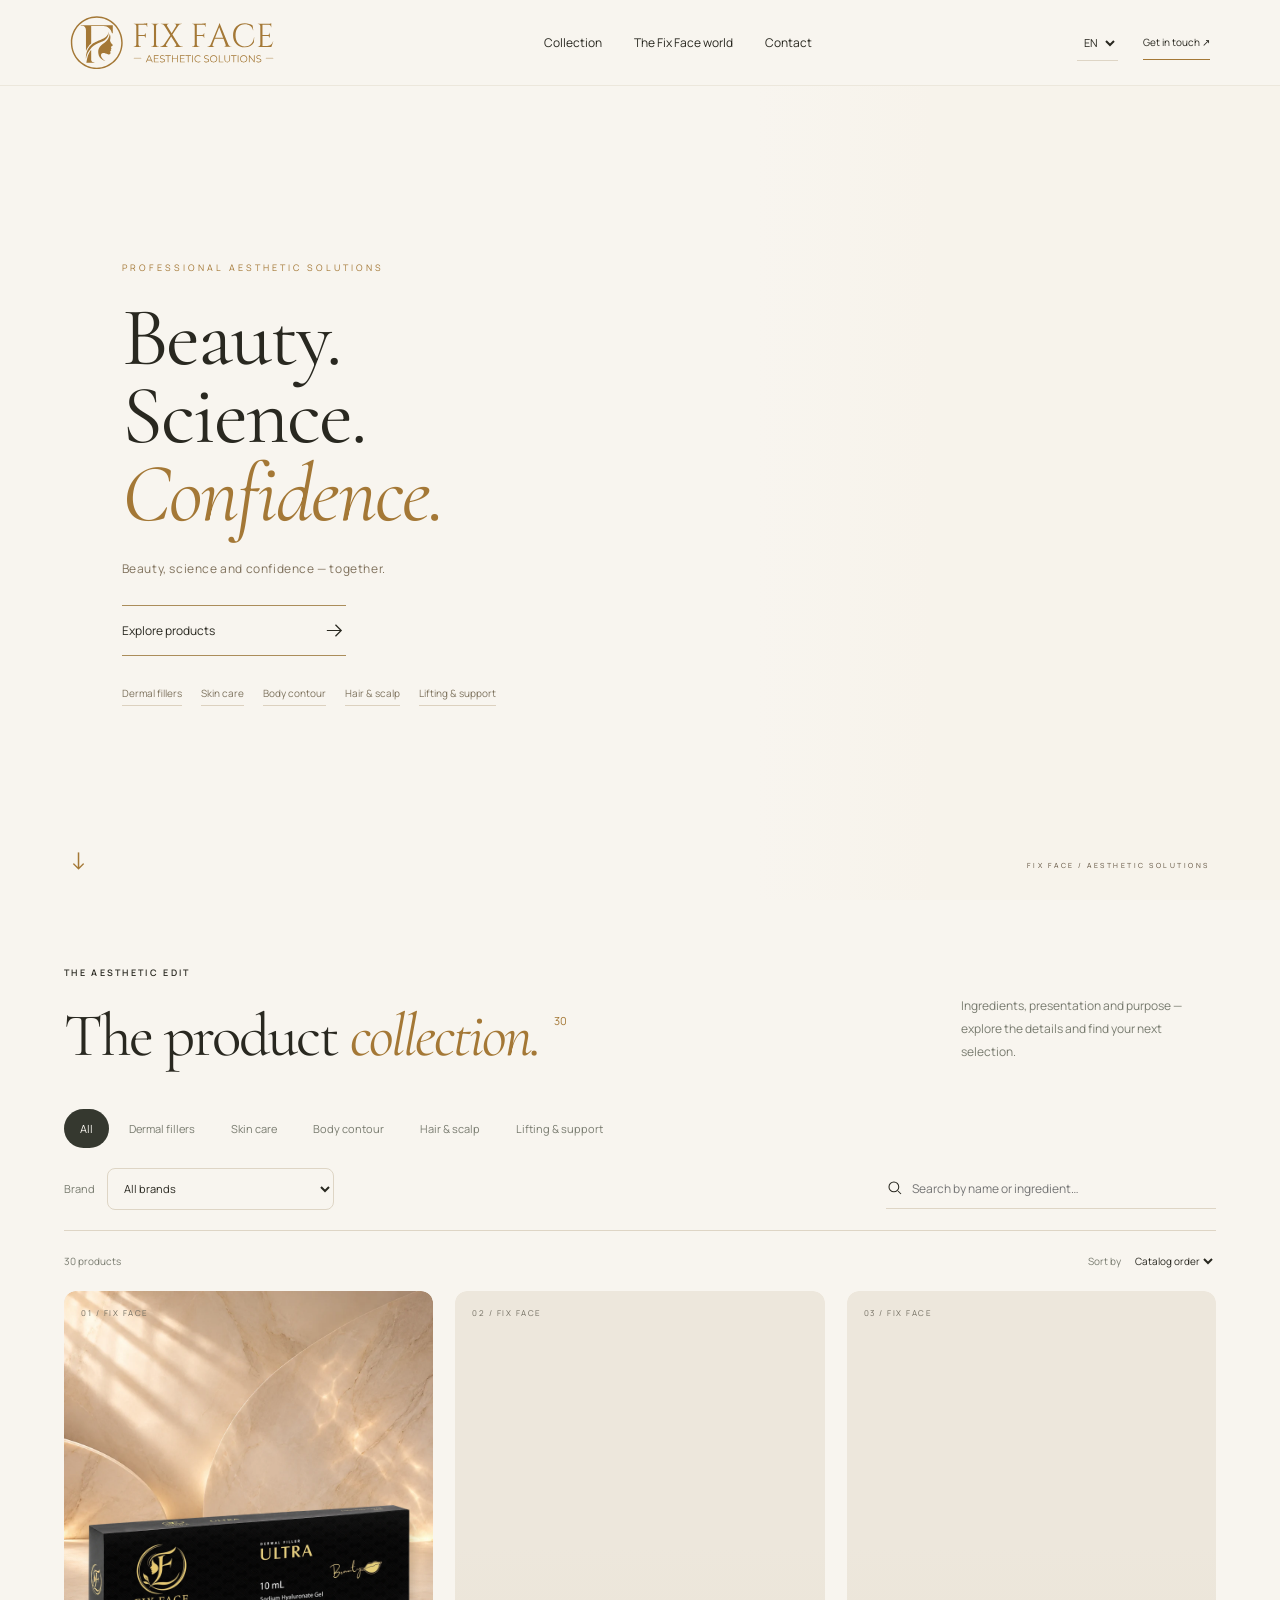
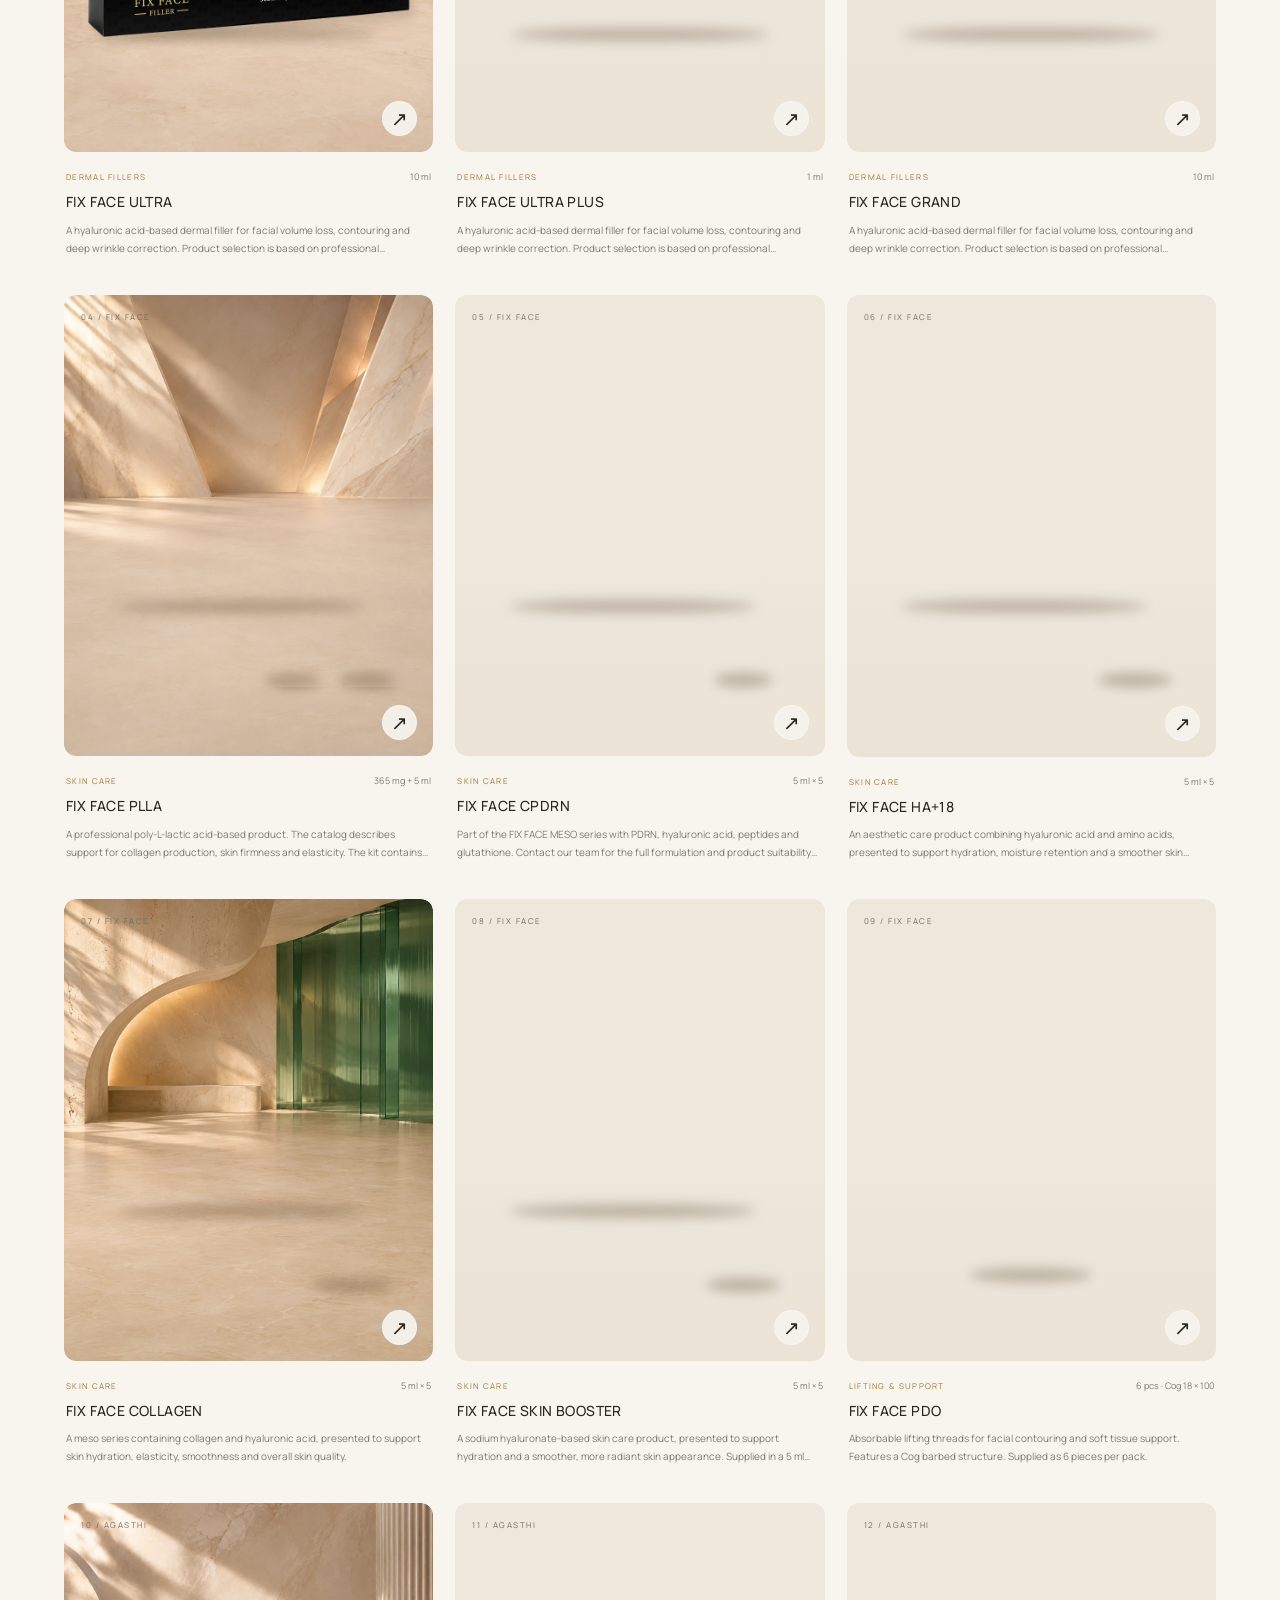
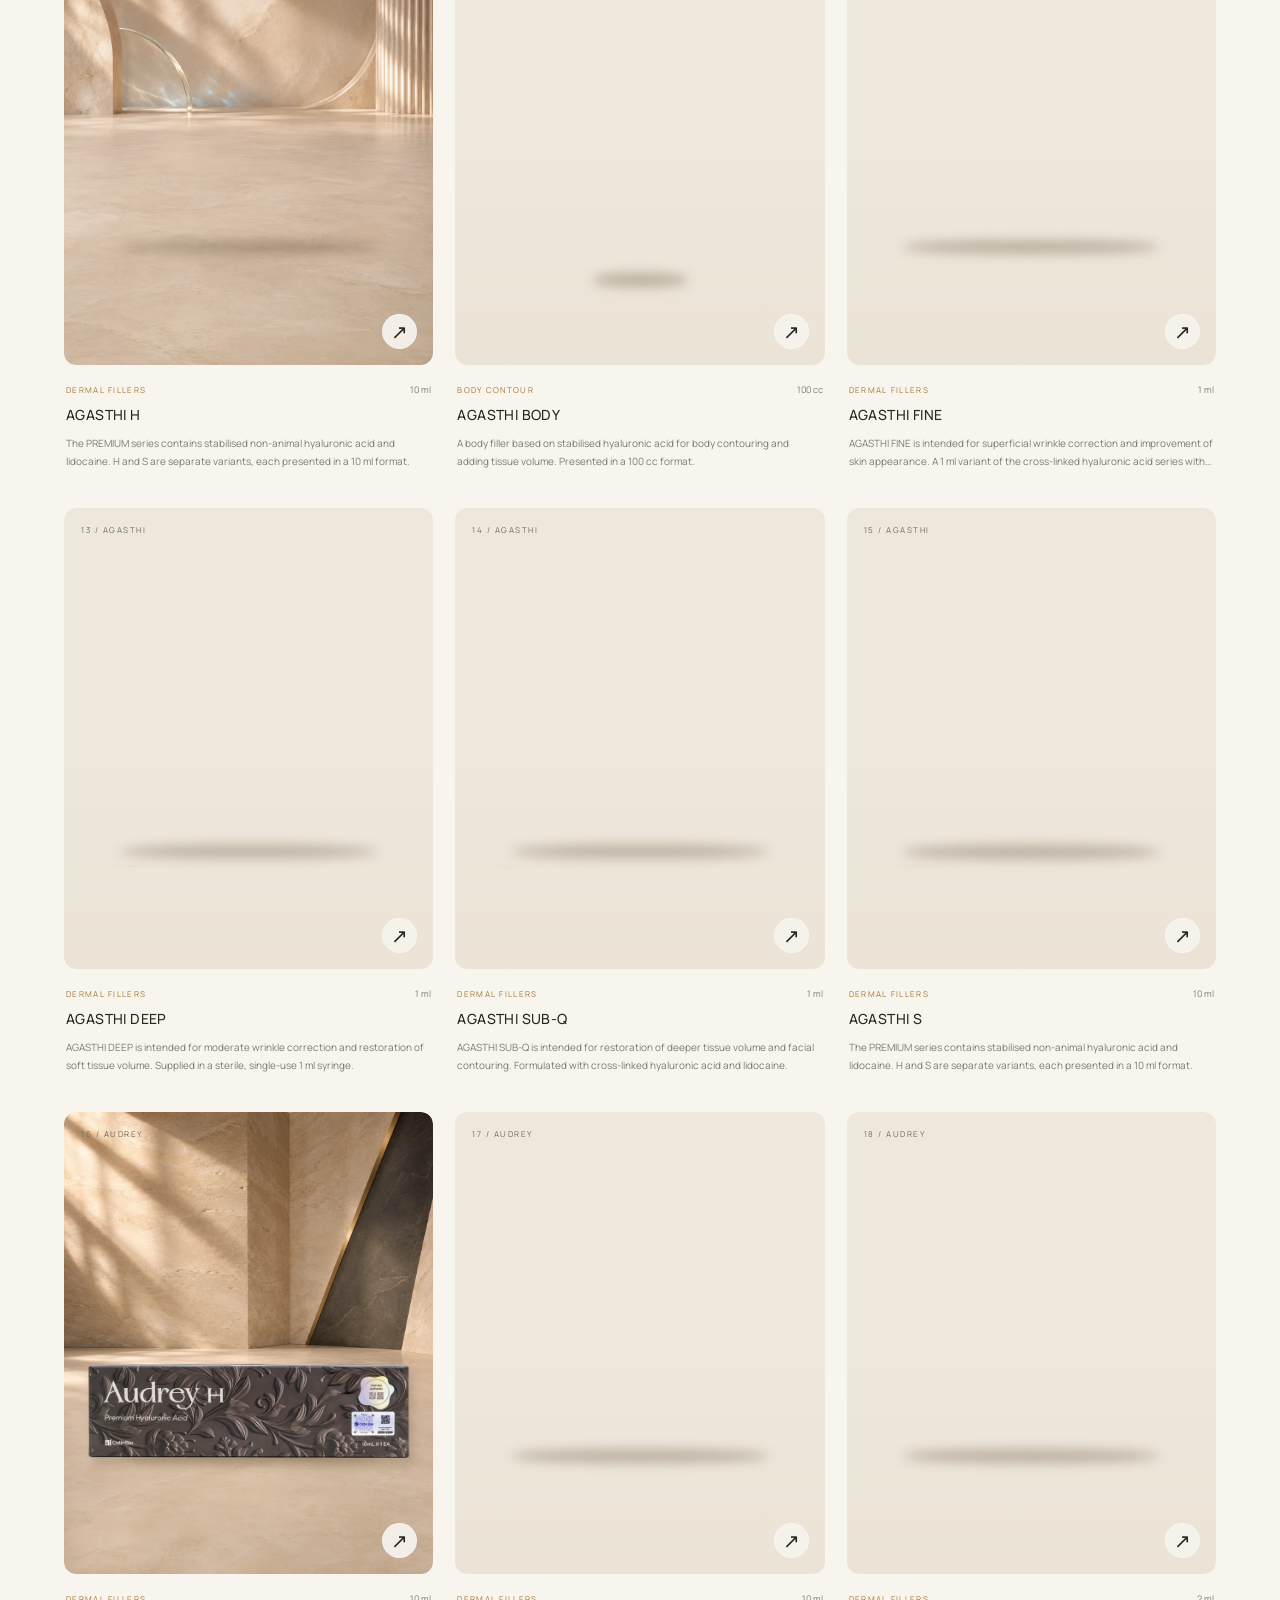
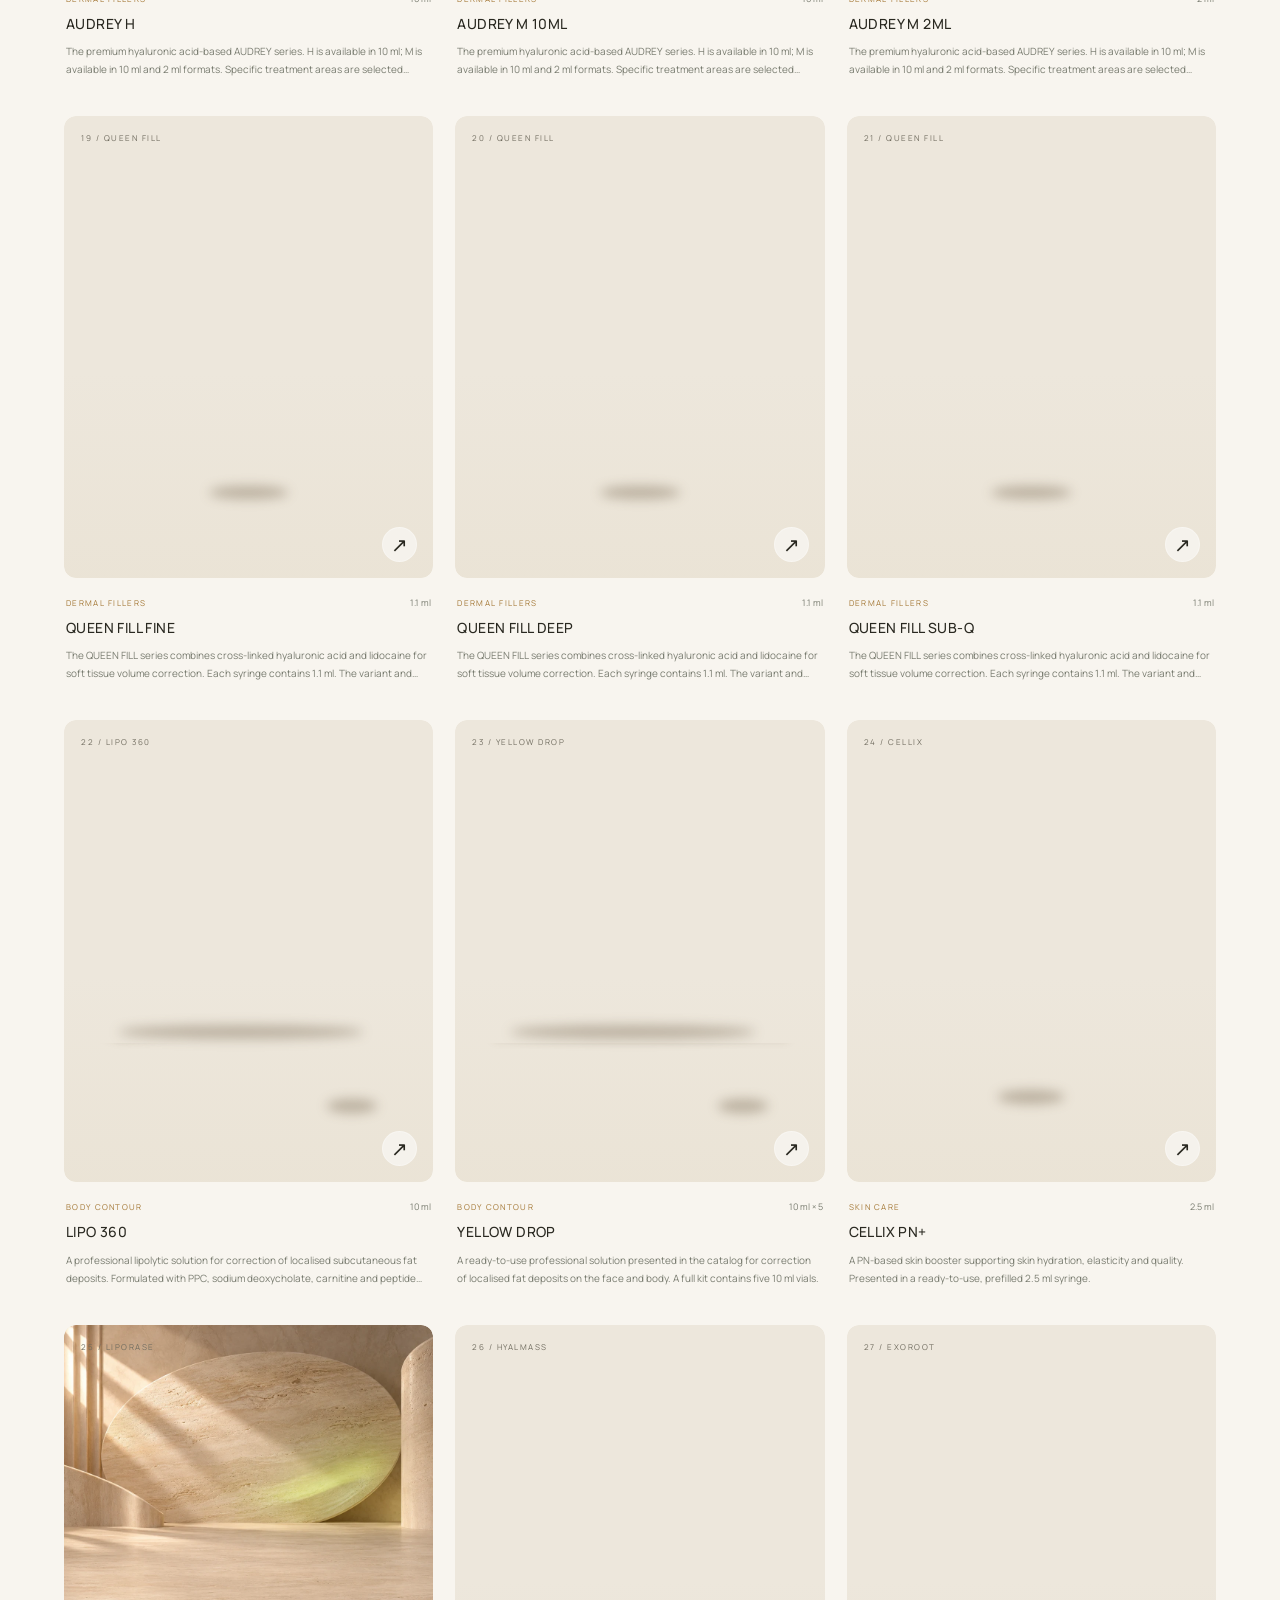
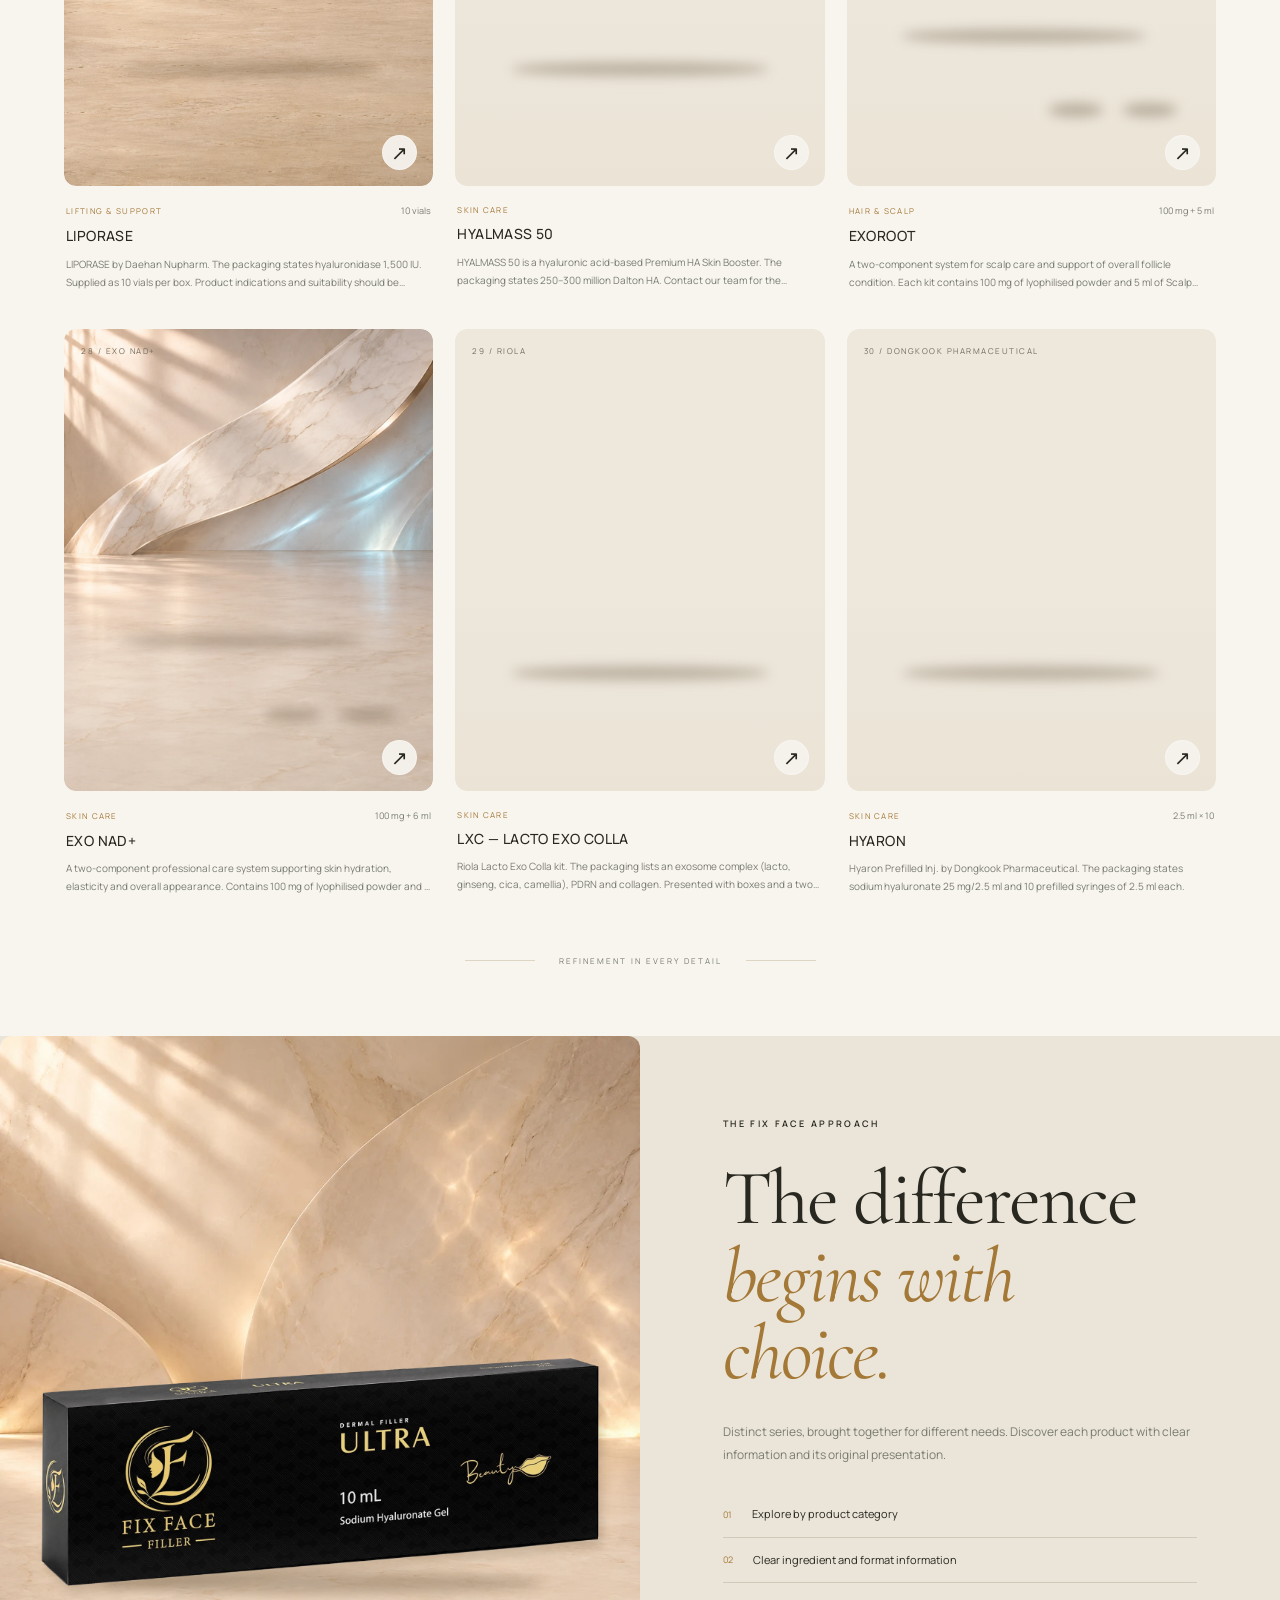
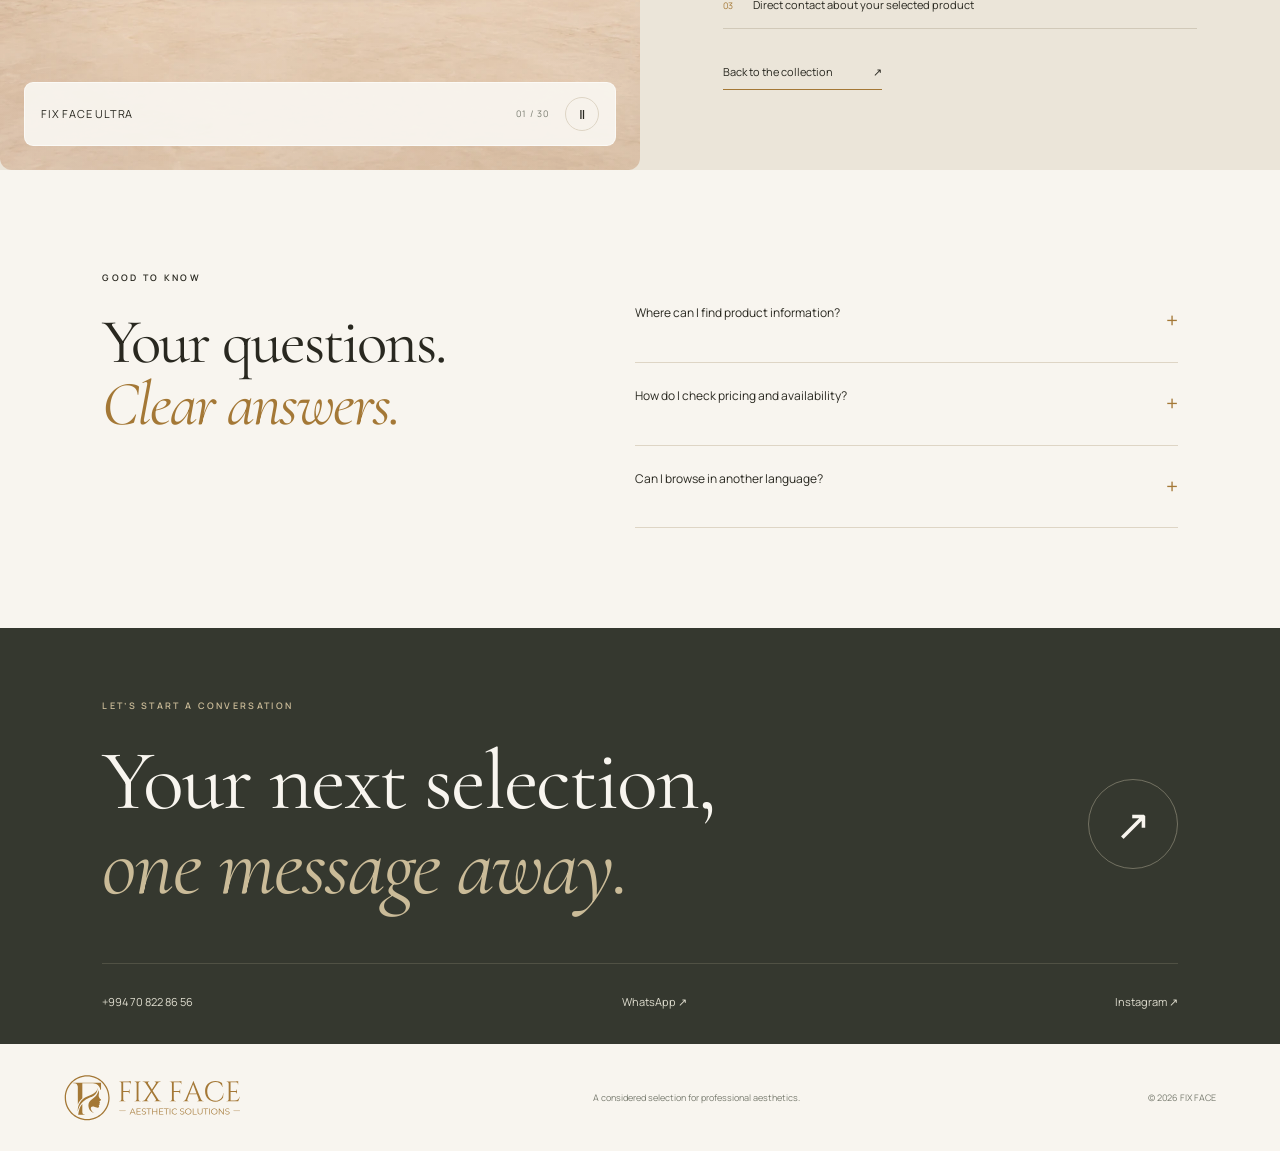
==== commit dd729a16: "Remove NXN, NXC, Exotriple, Kiara Reju and Selastin from catalog Drop the five products from both pr" ====
--- a/fix-face-site/index.html
+++ b/fix-face-site/index.html
@@ -1,7 +1,7 @@
 <!doctype html><html lang="az"><head><meta charset="UTF-8"><meta name="viewport" content="width=device-width,initial-scale=1"><meta name="theme-color" content="#f8f5ef"><meta name="description" content="FIX FACE — peşəkar estetika üçün seçilmiş kolleksiya. Dermal dolğular, dəriyə qulluq, liftinq, saç və bədən konturu məhsulları."><title>FIX FACE — The Aesthetic Edit</title><link rel="stylesheet" href="design-v2.css"></head><body>
 <header class="site-header"><a class="wordmark" href="#home" aria-label="Fix Face"><img class="brand-logo" src="assets/fix-face-logo.svg" alt="FIX FACE — Aesthetic Solutions" width="300" height="78"></a><nav aria-label="Navigation"><a href="#collection" data-t="collection"></a><a href="#universe" data-t="universe"></a><a href="#contact" data-t="contact"></a></nav><div class="header-actions"><label class="language"><span class="sr-only" data-t="language"></span><select id="language" aria-label="Language"><option value="az">AZ</option><option value="en">EN</option><option value="ru">RU</option><option value="tr">TR</option></select></label><a class="header-contact" href="https://wa.me/994708228656" target="_blank" rel="noopener"><span data-t="connect"></span> ↗</a><button id="menu" aria-label="Menu" aria-expanded="false"><span></span><span></span></button></div></header>
 <main id="home"><section class="cover-hero" aria-labelledby="cover-title"><div class="cover-photo"><picture><source media="(max-width:700px)" srcset="assets/cover-portrait.svg"><img src="assets/catalog-cover.jpg" alt="FIX FACE kataloqunun üz qabığındakı sima" fetchpriority="high" decoding="async"></picture></div><div class="cover-wash"></div><div class="cover-content"><p class="cover-eyebrow" data-t="coverEyebrow"></p><h1 id="cover-title"><span>Beauty.</span><span>Science.</span><em>Confidence.</em></h1><p class="cover-copy" data-t="coverCopy"></p><a class="cover-primary" href="#collection"><span data-t="viewProducts"></span><svg viewBox="0 0 24 24" fill="none" stroke="currentColor" stroke-width="1.3" aria-hidden="true"><path d="M4 12h15M13 6l6 6-6 6"/></svg></a><div class="cover-categories" aria-label="Məhsul kateqoriyaları"><a href="#collection" data-hero-category="fillers" data-t="fillers"></a><a href="#collection" data-hero-category="skin" data-t="skin"></a><a href="#collection" data-hero-category="body" data-t="body"></a><a href="#collection" data-hero-category="hair" data-t="hair"></a><a href="#collection" data-hero-category="support" data-t="support"></a></div></div><a class="cover-scroll" href="#collection" aria-label="Məhsullara keç">↓</a><span class="cover-edition">FIX FACE / AESTHETIC SOLUTIONS</span></section>
-<section class="collection-v2" id="collection"><div class="section-heading"><div><div class="eyebrow" data-t="catalogEyebrow"></div><h2><span data-t="collectionTitle"></span> <em data-t="collectionItalic"></em><sup>35</sup></h2></div><p data-t="collectionCopy"></p></div><div class="catalog-toolbar"><div class="tabs" id="categories" role="group" aria-label="Categories"></div><div class="catalog-controls"><label class="brand-filter"><span data-t="brands"></span><select id="brand-filter"></select></label><div class="searchbox"><svg viewBox="0 0 24 24" fill="none" stroke="currentColor" stroke-width="1.4" aria-hidden="true"><circle cx="10.5" cy="10.5" r="6.5"/><path d="m16 16 4 4"/></svg><input id="search" type="search" autocomplete="off" aria-label="Search"></div></div></div><div class="catalog-status"><span id="count" aria-live="polite"></span><label><span data-t="sortLabel"></span><select id="sort"><option value="featured" data-t="featured"></option><option value="az" data-t="alphabetical"></option></select></label></div><div class="product-grid-v2" id="products"></div><div class="empty-state" id="empty" hidden><span>⌕</span><h3 data-t="nothingFound"></h3><p data-t="tryAgain"></p><button id="reset" class="btn btn-outline" data-t="reset"></button></div><div class="catalog-end"><span class="line"></span><span data-t="endCollection"></span><span class="line"></span></div></section>
+<section class="collection-v2" id="collection"><div class="section-heading"><div><div class="eyebrow" data-t="catalogEyebrow"></div><h2><span data-t="collectionTitle"></span> <em data-t="collectionItalic"></em><sup>30</sup></h2></div><p data-t="collectionCopy"></p></div><div class="catalog-toolbar"><div class="tabs" id="categories" role="group" aria-label="Categories"></div><div class="catalog-controls"><label class="brand-filter"><span data-t="brands"></span><select id="brand-filter"></select></label><div class="searchbox"><svg viewBox="0 0 24 24" fill="none" stroke="currentColor" stroke-width="1.4" aria-hidden="true"><circle cx="10.5" cy="10.5" r="6.5"/><path d="m16 16 4 4"/></svg><input id="search" type="search" autocomplete="off" aria-label="Search"></div></div></div><div class="catalog-status"><span id="count" aria-live="polite"></span><label><span data-t="sortLabel"></span><select id="sort"><option value="featured" data-t="featured"></option><option value="az" data-t="alphabetical"></option></select></label></div><div class="product-grid-v2" id="products"></div><div class="empty-state" id="empty" hidden><span>⌕</span><h3 data-t="nothingFound"></h3><p data-t="tryAgain"></p><button id="reset" class="btn btn-outline" data-t="reset"></button></div><div class="catalog-end"><span class="line"></span><span data-t="endCollection"></span><span class="line"></span></div></section>
 <section class="universe" id="universe"><div class="universe-photo" id="universe-stage"></div><div class="universe-copy"><div class="eyebrow" data-t="approachEyebrow"></div><h2><span data-t="approachTitle"></span><br><em data-t="approachItalic"></em></h2><p data-t="approachCopy"></p><div class="approach-points"><div><span>01</span><p data-t="point1"></p></div><div><span>02</span><p data-t="point2"></p></div><div><span>03</span><p data-t="point3"></p></div></div><a class="text-link" href="#collection"><span data-t="backCollection"></span><span>↗</span></a></div></section>
 <section class="faq-v2"><div><div class="eyebrow" data-t="goodToKnow"></div><h2><span data-t="questions"></span><br><em data-t="answers"></em></h2></div><div class="faq-items"><details><summary><span data-t="faq1"></span><i>+</i></summary><p data-t="answer1"></p></details><details><summary><span data-t="faq2"></span><i>+</i></summary><p data-t="answer2"></p></details><details><summary><span data-t="faq3"></span><i>+</i></summary><p data-t="answer3"></p></details></div></section>
 <section class="contact-v2" id="contact"><div class="eyebrow" data-t="contactEyebrow"></div><div class="contact-top"><h2><span data-t="contactTitle"></span><br><em data-t="contactItalic"></em></h2><a href="https://wa.me/994708228656" target="_blank" rel="noopener" class="contact-circle" aria-label="WhatsApp">↗</a></div><div class="contact-details"><a href="tel:+994708228656">+994 70 822 86 56</a><a href="https://wa.me/994708228656" target="_blank" rel="noopener">WhatsApp ↗</a><a href="https://www.instagram.com/fix.face.aesthetic/" target="_blank" rel="noopener">Instagram ↗</a></div></section></main>
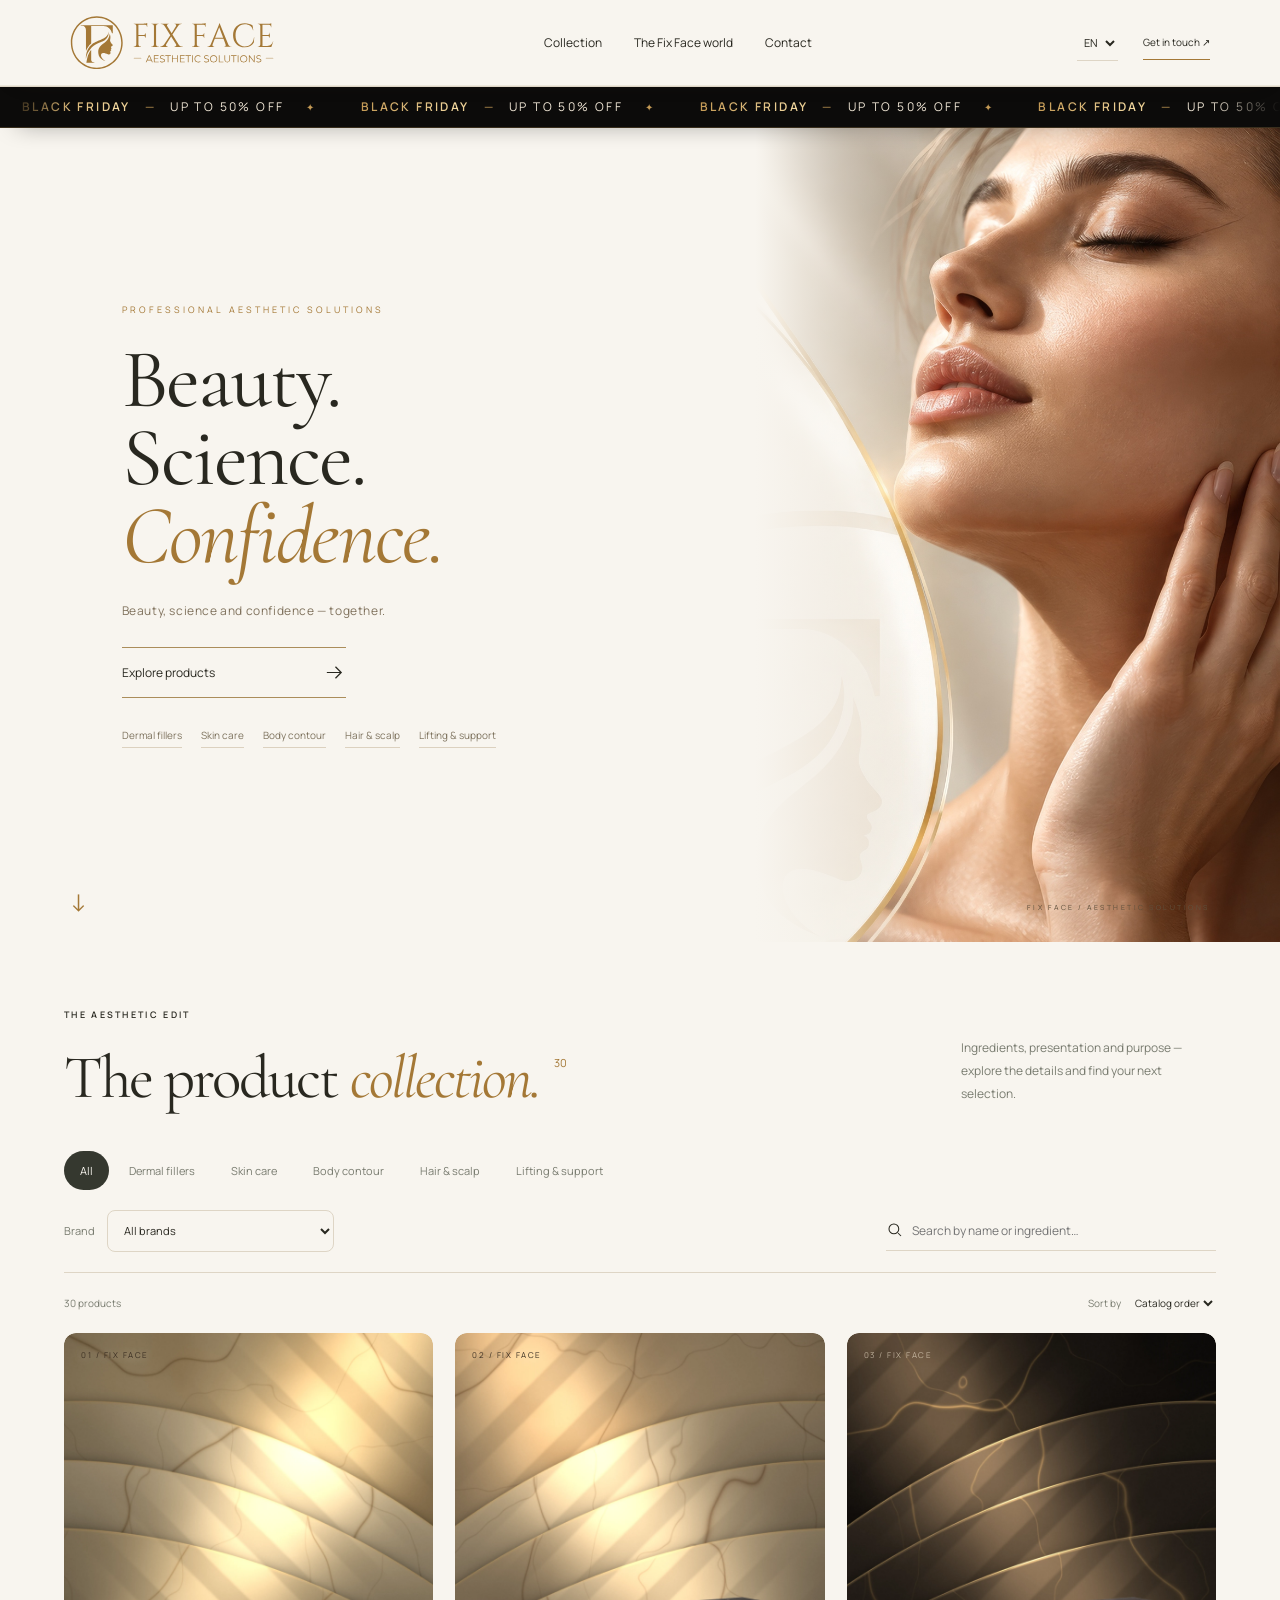
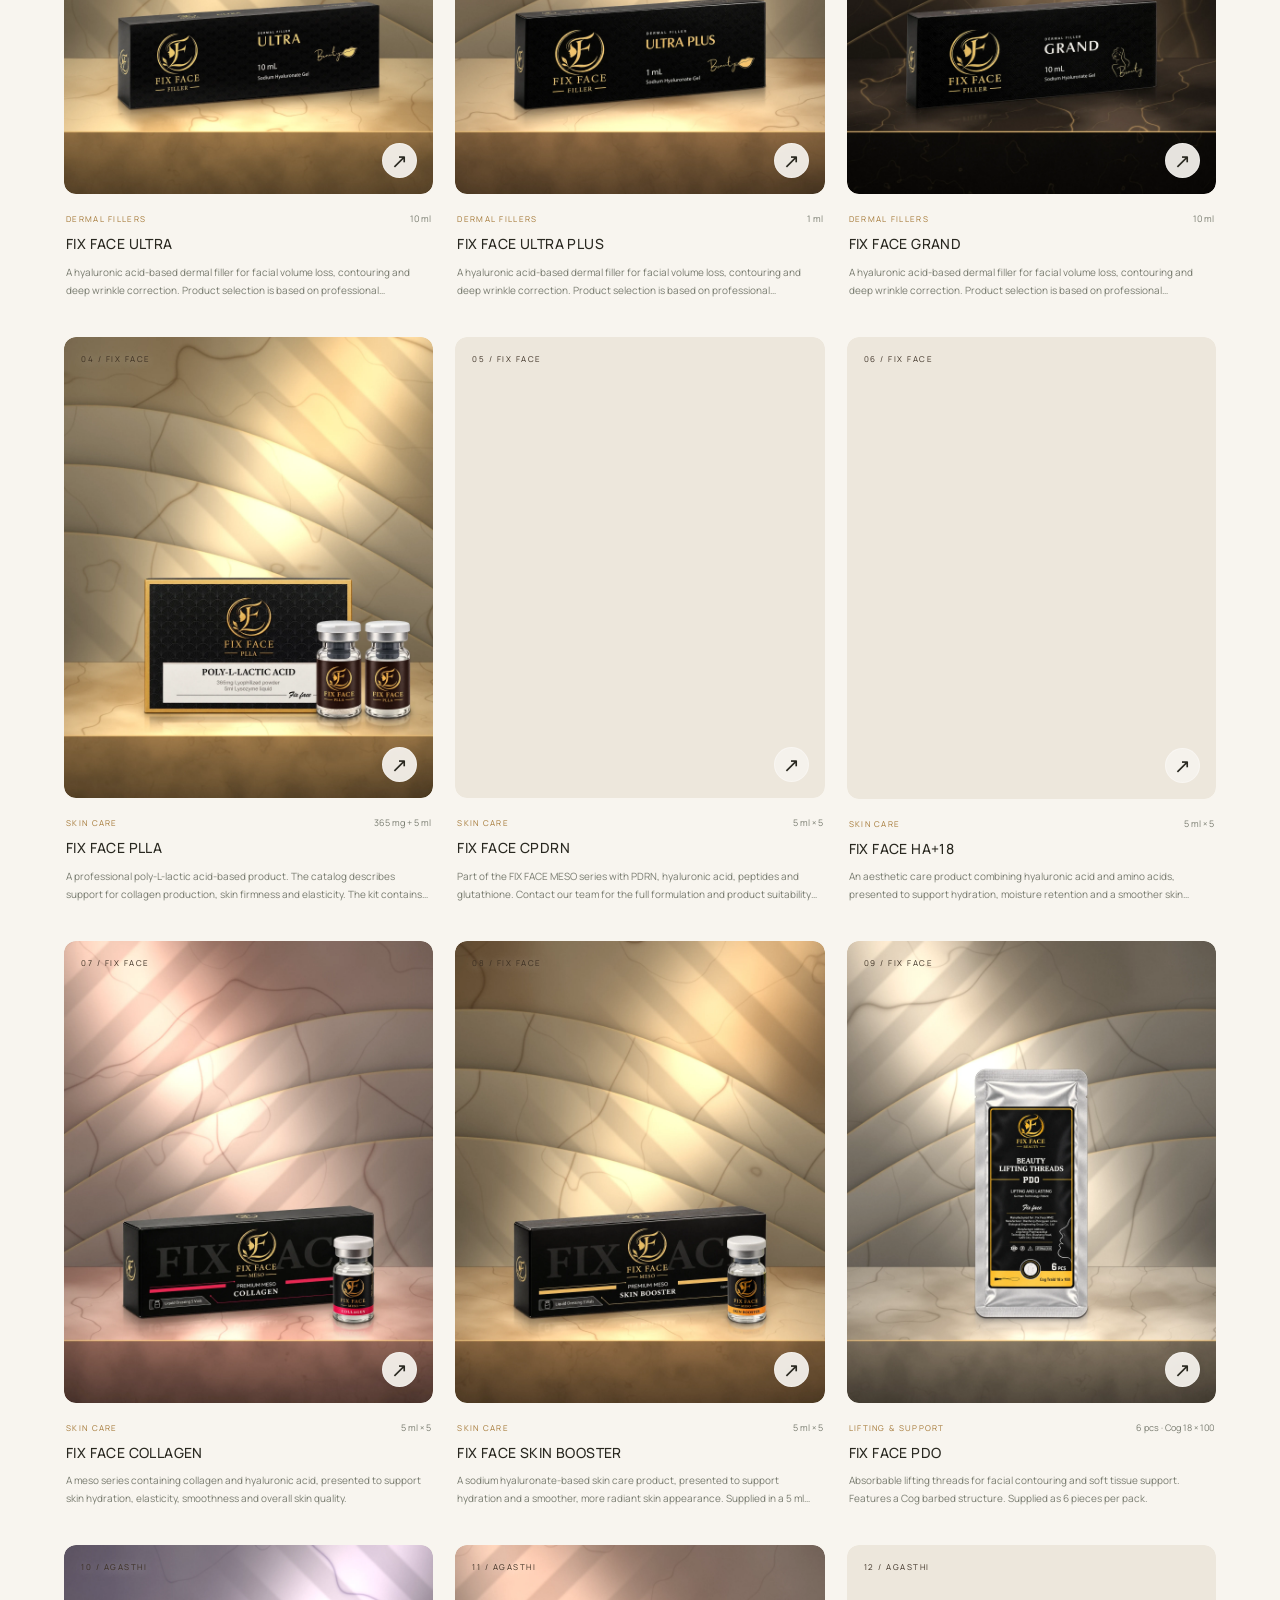
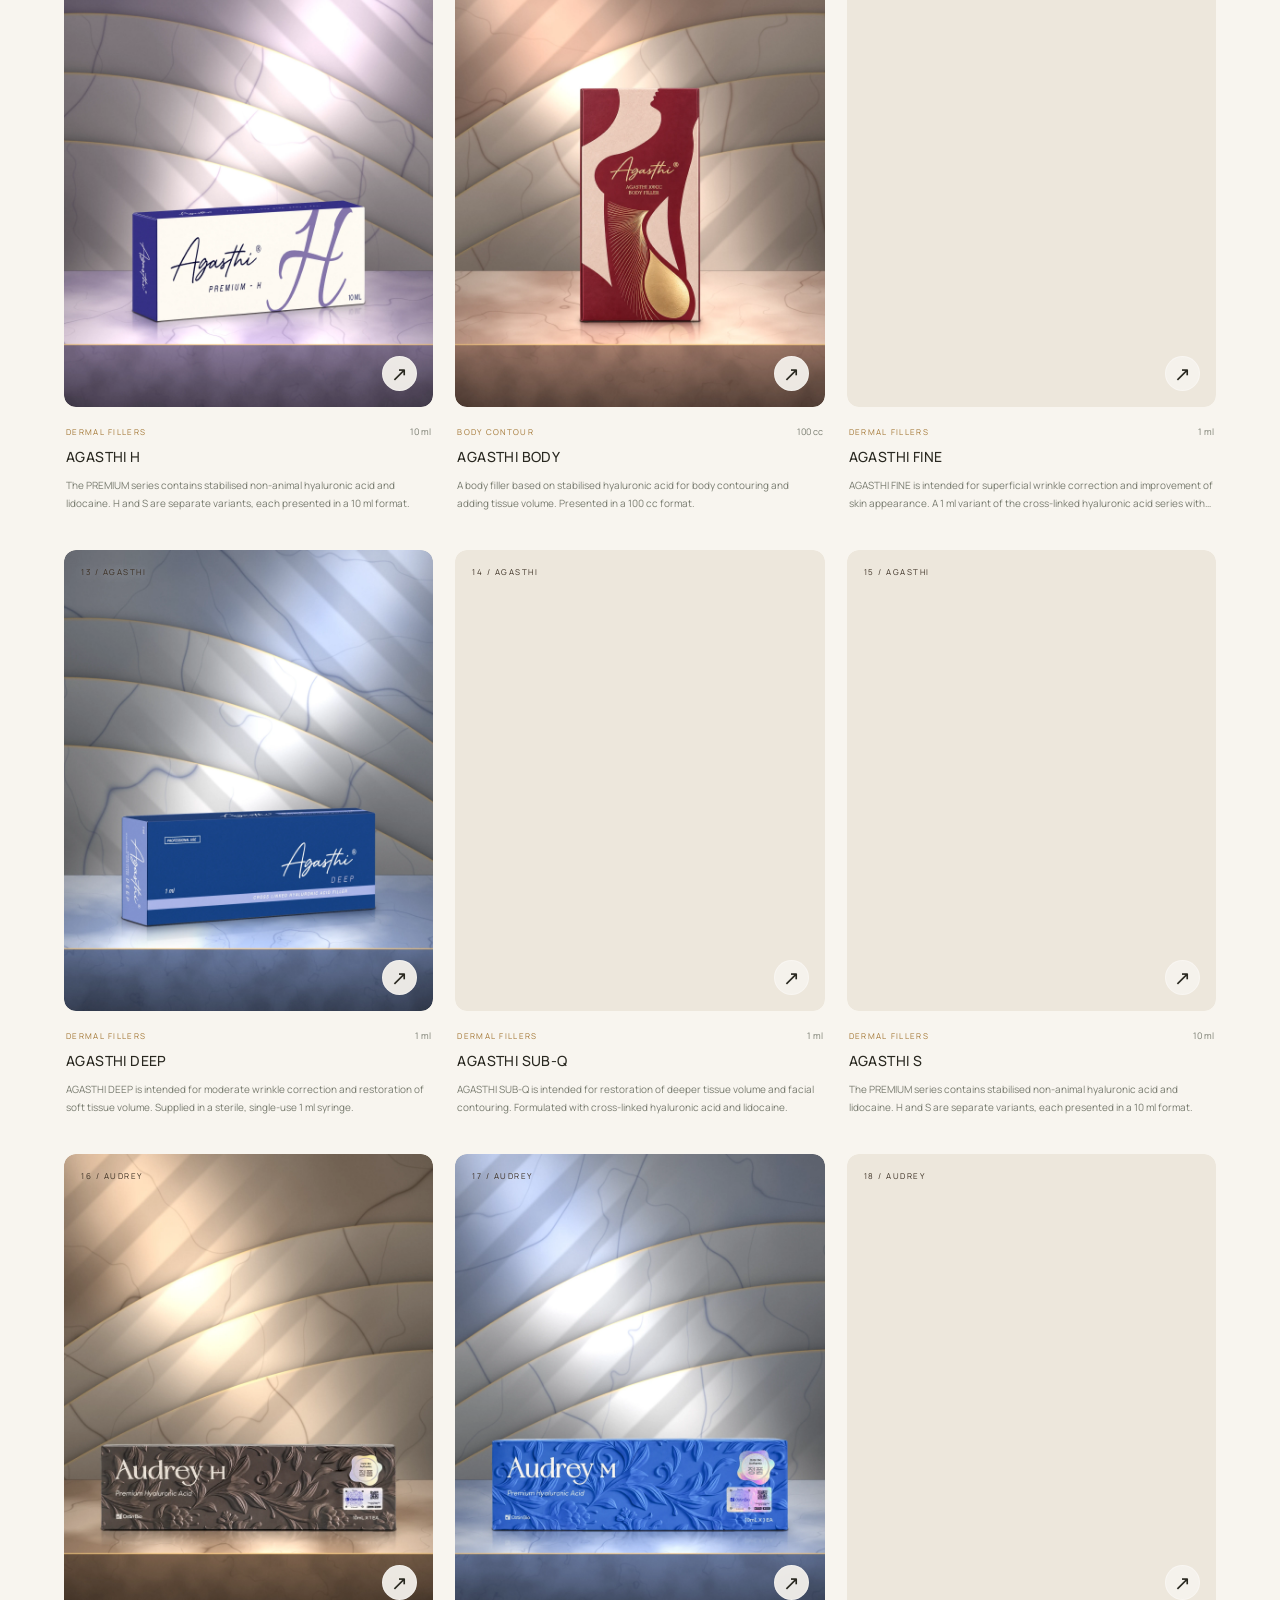
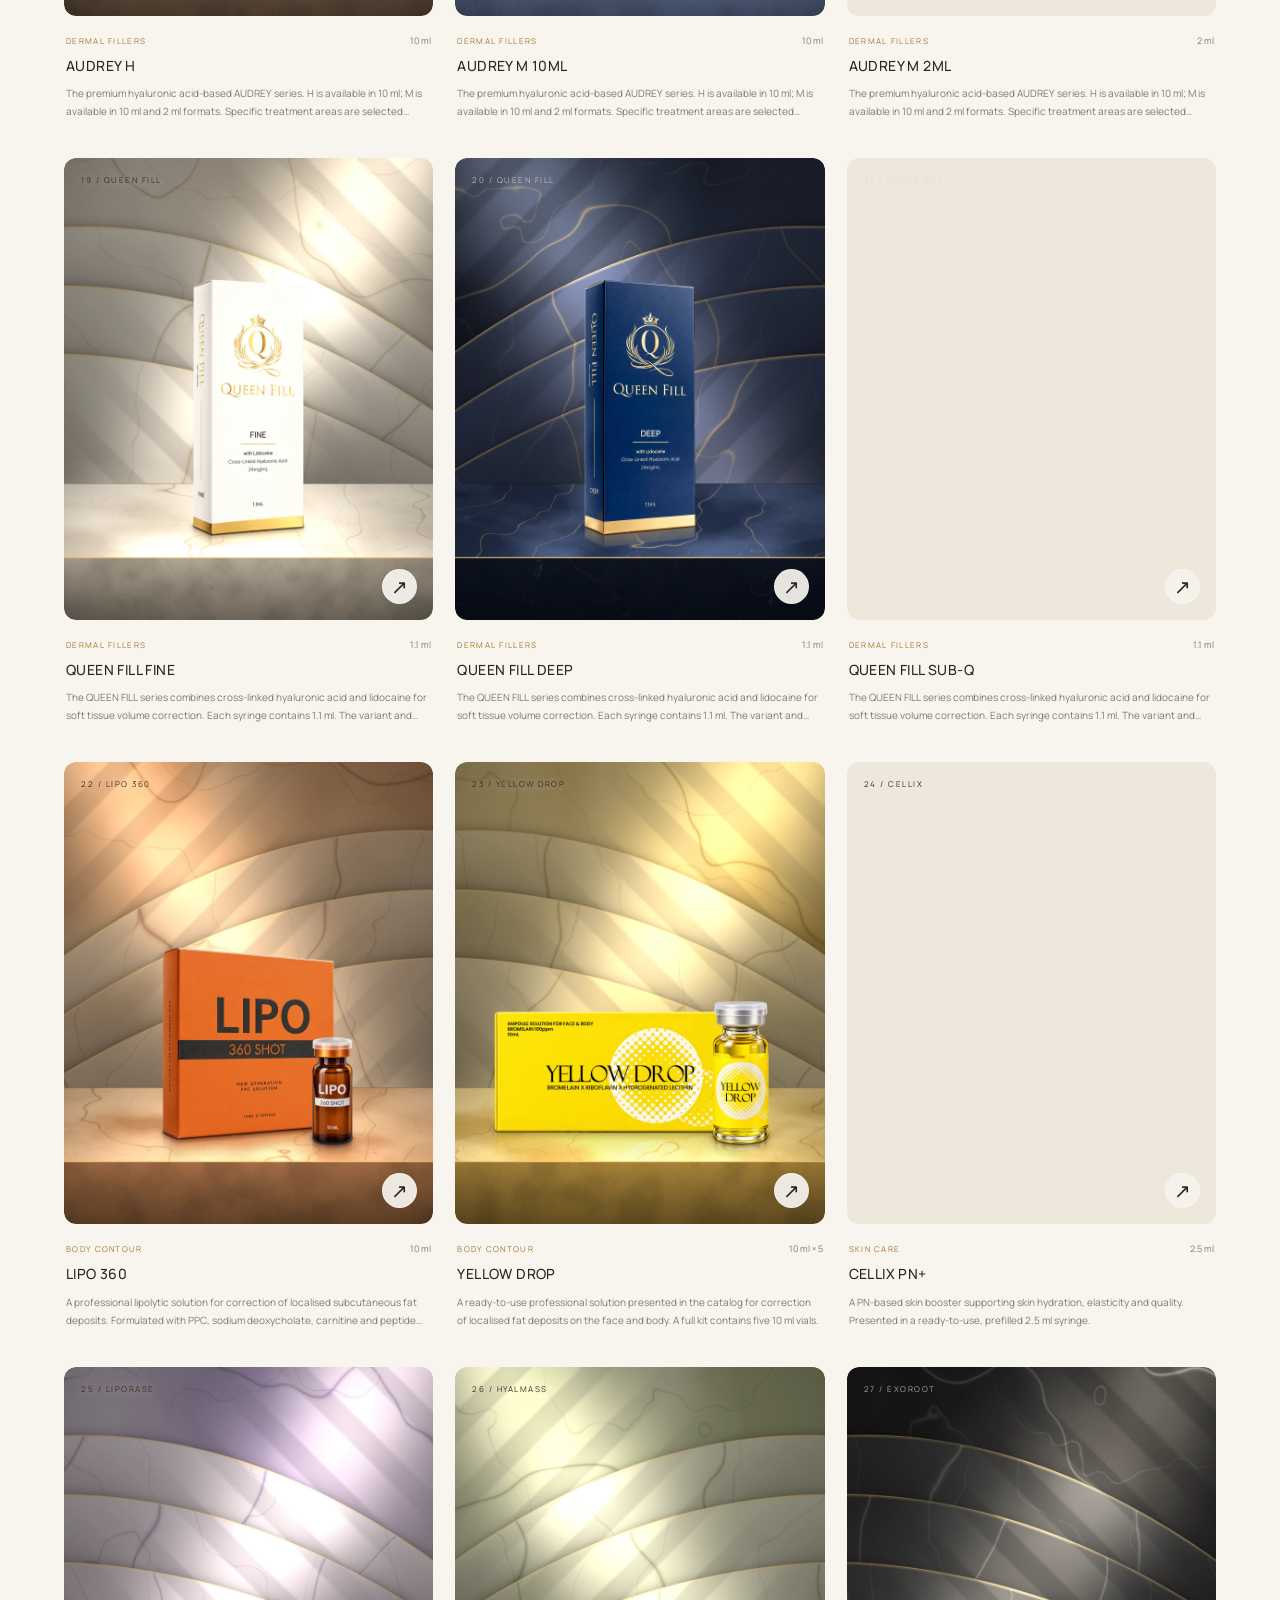
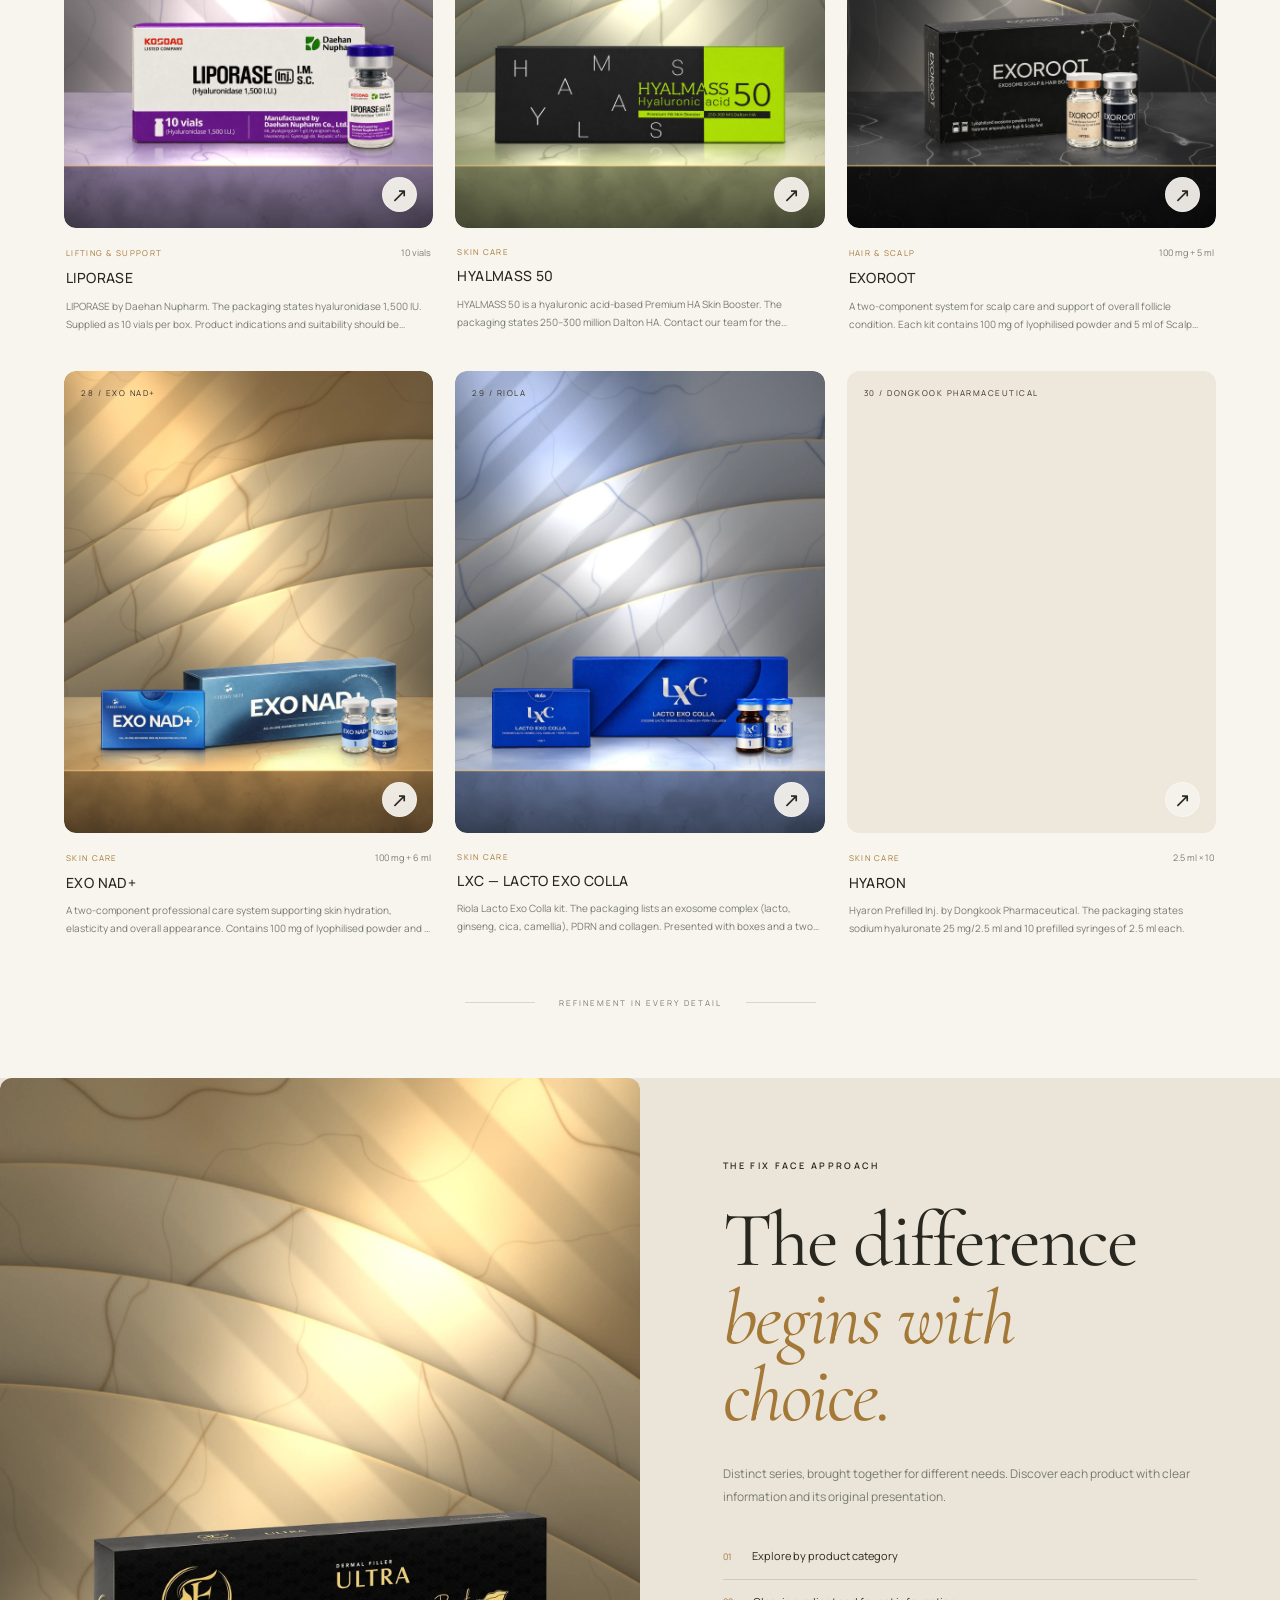
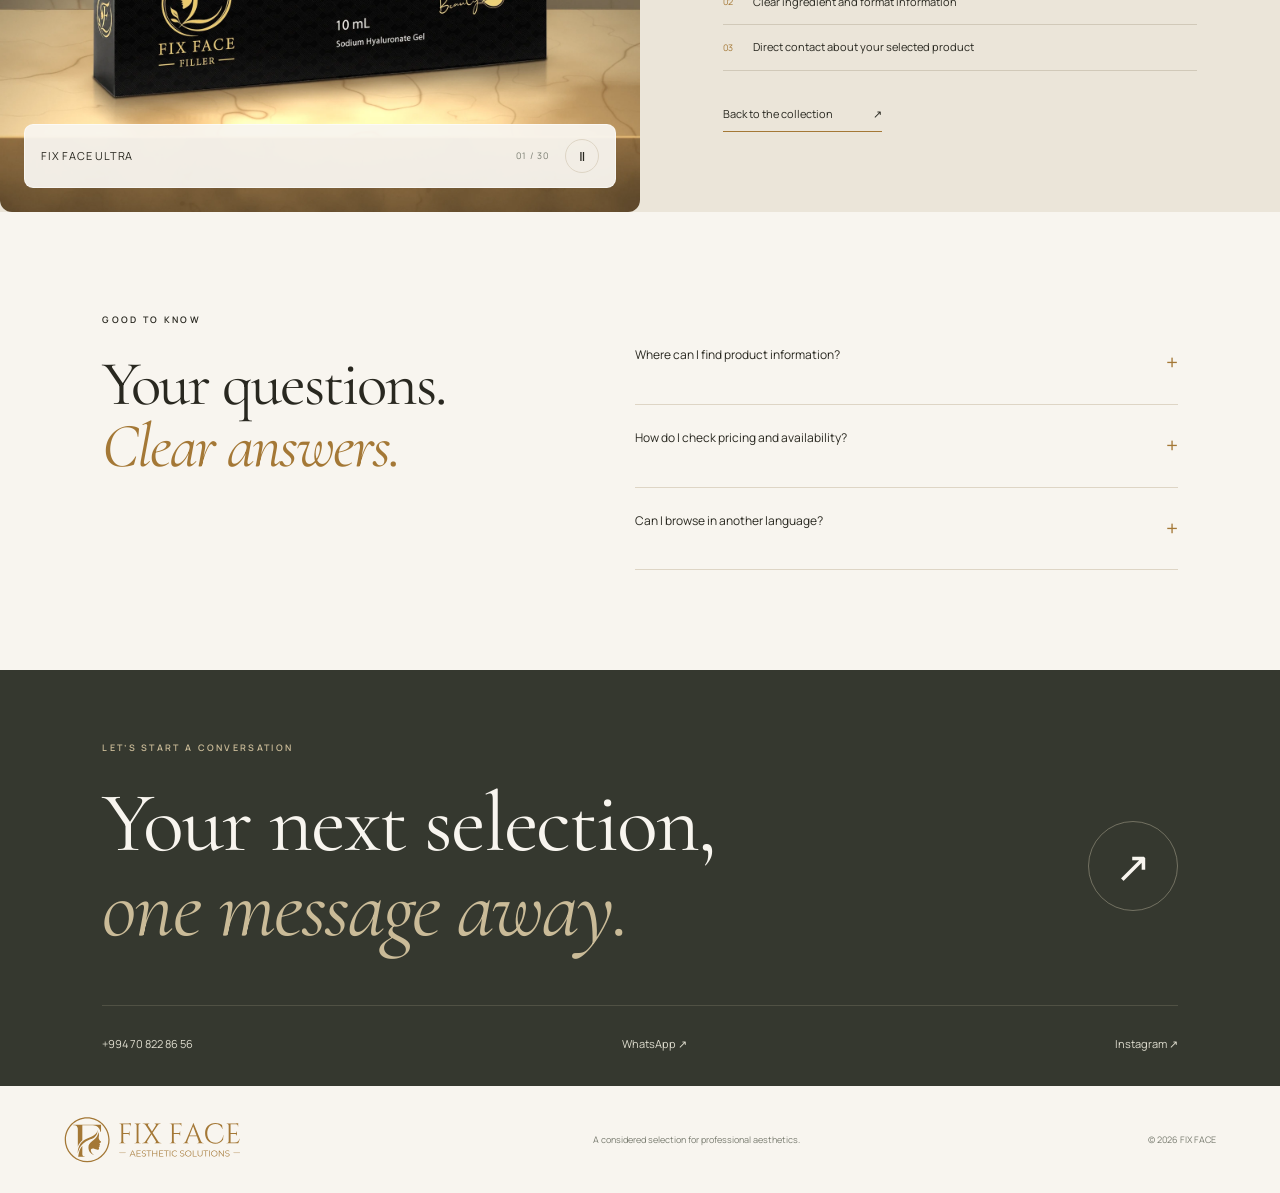
==== commit 4f0ac744: "Add pinned Black Friday ticker under the header Black bar with a continuously scrolling 'BLACK FRIDA" ====
--- a/fix-face-site/index.html
+++ b/fix-face-site/index.html
@@ -1,5 +1,6 @@
 <!doctype html><html lang="az"><head><meta charset="UTF-8"><meta name="viewport" content="width=device-width,initial-scale=1"><meta name="theme-color" content="#f8f5ef"><meta name="description" content="FIX FACE — peşəkar estetika üçün seçilmiş kolleksiya. Dermal dolğular, dəriyə qulluq, liftinq, saç və bədən konturu məhsulları."><title>FIX FACE — The Aesthetic Edit</title><link rel="stylesheet" href="design-v2.css"></head><body>
 <header class="site-header"><a class="wordmark" href="#home" aria-label="Fix Face"><img class="brand-logo" src="assets/fix-face-logo.svg" alt="FIX FACE — Aesthetic Solutions" width="300" height="78"></a><nav aria-label="Navigation"><a href="#collection" data-t="collection"></a><a href="#universe" data-t="universe"></a><a href="#contact" data-t="contact"></a></nav><div class="header-actions"><label class="language"><span class="sr-only" data-t="language"></span><select id="language" aria-label="Language"><option value="az">AZ</option><option value="en">EN</option><option value="ru">RU</option><option value="tr">TR</option></select></label><a class="header-contact" href="https://wa.me/994708228656" target="_blank" rel="noopener"><span data-t="connect"></span> ↗</a><button id="menu" aria-label="Menu" aria-expanded="false"><span></span><span></span></button></div></header>
+<a class="promo-bar" id="promo-bar" href="#collection" aria-label="Black Friday"><div class="promo-track" id="promo-track" aria-hidden="true"></div><span class="sr-only" id="promo-sr"></span></a>
 <main id="home"><section class="cover-hero" aria-labelledby="cover-title"><div class="cover-photo"><picture><source media="(max-width:700px)" srcset="assets/cover-portrait.svg"><img src="assets/catalog-cover.jpg" alt="FIX FACE kataloqunun üz qabığındakı sima" fetchpriority="high" decoding="async"></picture></div><div class="cover-wash"></div><div class="cover-content"><p class="cover-eyebrow" data-t="coverEyebrow"></p><h1 id="cover-title"><span>Beauty.</span><span>Science.</span><em>Confidence.</em></h1><p class="cover-copy" data-t="coverCopy"></p><a class="cover-primary" href="#collection"><span data-t="viewProducts"></span><svg viewBox="0 0 24 24" fill="none" stroke="currentColor" stroke-width="1.3" aria-hidden="true"><path d="M4 12h15M13 6l6 6-6 6"/></svg></a><div class="cover-categories" aria-label="Məhsul kateqoriyaları"><a href="#collection" data-hero-category="fillers" data-t="fillers"></a><a href="#collection" data-hero-category="skin" data-t="skin"></a><a href="#collection" data-hero-category="body" data-t="body"></a><a href="#collection" data-hero-category="hair" data-t="hair"></a><a href="#collection" data-hero-category="support" data-t="support"></a></div></div><a class="cover-scroll" href="#collection" aria-label="Məhsullara keç">↓</a><span class="cover-edition">FIX FACE / AESTHETIC SOLUTIONS</span></section>
 <section class="collection-v2" id="collection"><div class="section-heading"><div><div class="eyebrow" data-t="catalogEyebrow"></div><h2><span data-t="collectionTitle"></span> <em data-t="collectionItalic"></em><sup>30</sup></h2></div><p data-t="collectionCopy"></p></div><div class="catalog-toolbar"><div class="tabs" id="categories" role="group" aria-label="Categories"></div><div class="catalog-controls"><label class="brand-filter"><span data-t="brands"></span><select id="brand-filter"></select></label><div class="searchbox"><svg viewBox="0 0 24 24" fill="none" stroke="currentColor" stroke-width="1.4" aria-hidden="true"><circle cx="10.5" cy="10.5" r="6.5"/><path d="m16 16 4 4"/></svg><input id="search" type="search" autocomplete="off" aria-label="Search"></div></div></div><div class="catalog-status"><span id="count" aria-live="polite"></span><label><span data-t="sortLabel"></span><select id="sort"><option value="featured" data-t="featured"></option><option value="az" data-t="alphabetical"></option></select></label></div><div class="product-grid-v2" id="products"></div><div class="empty-state" id="empty" hidden><span>⌕</span><h3 data-t="nothingFound"></h3><p data-t="tryAgain"></p><button id="reset" class="btn btn-outline" data-t="reset"></button></div><div class="catalog-end"><span class="line"></span><span data-t="endCollection"></span><span class="line"></span></div></section>
 <section class="universe" id="universe"><div class="universe-photo" id="universe-stage"></div><div class="universe-copy"><div class="eyebrow" data-t="approachEyebrow"></div><h2><span data-t="approachTitle"></span><br><em data-t="approachItalic"></em></h2><p data-t="approachCopy"></p><div class="approach-points"><div><span>01</span><p data-t="point1"></p></div><div><span>02</span><p data-t="point2"></p></div><div><span>03</span><p data-t="point3"></p></div></div><a class="text-link" href="#collection"><span data-t="backCollection"></span><span>↗</span></a></div></section>
--- a/fix-face-site/design-v2.css
+++ b/fix-face-site/design-v2.css
@@ -38,3 +38,33 @@
 @media(max-width:600px){.tabs{width:100%;max-width:100%;margin-right:0}.catalog-controls{max-width:100%}.catalog-toolbar{width:100%;max-width:100%}.brand-filter select{min-width:0}}
 
 #universe-stage{position:relative;isolation:isolate;overflow:hidden}.universe-slides{height:100%;position:absolute;inset:0}.universe-slide{animation:universe-reveal .25s ease-out}.universe-slide-controls{position:absolute;left:24px;right:24px;bottom:24px;z-index:5;display:flex;align-items:center;gap:16px;background:#f8f5eff2;border:1px solid #fff8;border-radius:9px;padding:14px 16px}.universe-slide-caption{border:0;background:none;padding:4px 0;text-align:left;font-size:11px;letter-spacing:.8px;flex:1;min-width:0;line-height:1.5}.universe-slide-caption:hover{color:var(--gold)}.universe-slide-count{font-size:9px;letter-spacing:1px;color:var(--muted);white-space:nowrap}.universe-slide-toggle{border:1px solid var(--line);background:transparent;border-radius:50%;width:34px;height:34px;flex:none;font-size:13px;display:grid;place-items:center}@keyframes universe-reveal{from{opacity:.65}to{opacity:1}}@media(max-width:600px){.universe-slide-controls{left:16px;right:16px;bottom:16px;padding:11px 13px;gap:10px}.universe-slide-caption{font-size:10px}.universe-slide-count{font-size:8px}}
+/* Studio posters: one photographic 4:5 image per product */
+.scene.poster .scene-bg{transition:transform 1.2s cubic-bezier(.2,.8,.2,1)}
+.product-open:hover .scene.poster .scene-bg{transform:scale(1.035)}
+.scene.poster.clean .cutout{filter:drop-shadow(0 18px 22px #392b1726)}
+@media(prefers-reduced-motion:reduce){.product-open:hover .scene.poster .scene-bg{transform:none}}
+.product-open:has(.scene.poster.dark:not(.clean)) .card-number{color:#e8dcc6b3}
+.universe-photo:has(.scene.poster.dark) .universe-slide-controls{background:#f8f5efe6}
+.product-open:has(.scene.poster:not(.dark):not(.clean)) .card-number{color:#3b2f22;text-shadow:0 1px 8px #fff8}
+/* Sticky header: fully opaque so content never shows through */
+.site-header{background:#f8f5ef!important;backdrop-filter:none!important;-webkit-backdrop-filter:none!important;box-shadow:0 1px 0 #ded5c5,0 8px 24px -18px #3b2f2240}
+
+/* Black Friday live ticker, pinned under the header */
+.promo-bar{position:sticky;top:var(--header-h,86px);z-index:19;display:block;overflow:hidden;height:42px;background:#0c0b0a;color:#f3e9d8;text-decoration:none;border-bottom:1px solid #c49a5540;box-shadow:0 10px 24px -18px #000}
+.promo-bar::before,.promo-bar::after{content:"";position:absolute;top:0;bottom:0;width:70px;z-index:2;pointer-events:none}
+.promo-bar::before{left:0;background:linear-gradient(90deg,#0c0b0a,transparent)}
+.promo-bar::after{right:0;background:linear-gradient(-90deg,#0c0b0a,transparent)}
+.promo-track{display:flex;width:max-content;height:100%;animation:promo-scroll 38s linear infinite}
+.promo-bar:hover .promo-track{animation-play-state:paused}
+.promo-half{display:flex;align-items:center;height:100%}
+.promo-unit{display:inline-flex;align-items:center;gap:14px;padding:0 22px;white-space:nowrap;font-size:12px;letter-spacing:2.4px;text-transform:uppercase}
+.promo-unit b{font-weight:600;background:linear-gradient(90deg,#c49a55,#f3d9a0 45%,#c49a55 60%,#f3d9a0);background-size:200% 100%;-webkit-background-clip:text;background-clip:text;color:transparent;animation:promo-shine 3.2s linear infinite}
+.promo-unit i{font-style:normal;color:#c49a55}
+.promo-unit span{color:#f3e9d8}
+.promo-unit em{font-style:normal;color:#c49a55;font-size:10px;margin-left:8px;animation:promo-twinkle 1.6s ease-in-out infinite}
+@keyframes promo-scroll{from{transform:translateX(0)}to{transform:translateX(-50%)}}
+@keyframes promo-shine{from{background-position:200% 0}to{background-position:0 0}}
+@keyframes promo-twinkle{0%,100%{opacity:.35;transform:scale(.85)}50%{opacity:1;transform:scale(1.15)}}
+@media(max-width:700px){.promo-bar{height:36px}.promo-unit{font-size:10px;letter-spacing:1.8px;padding:0 16px;gap:10px}.promo-bar::before,.promo-bar::after{width:36px}}
+@media(prefers-reduced-motion:reduce){.promo-track,.promo-unit b,.promo-unit em{animation:none!important}}
+nav{z-index:21}
